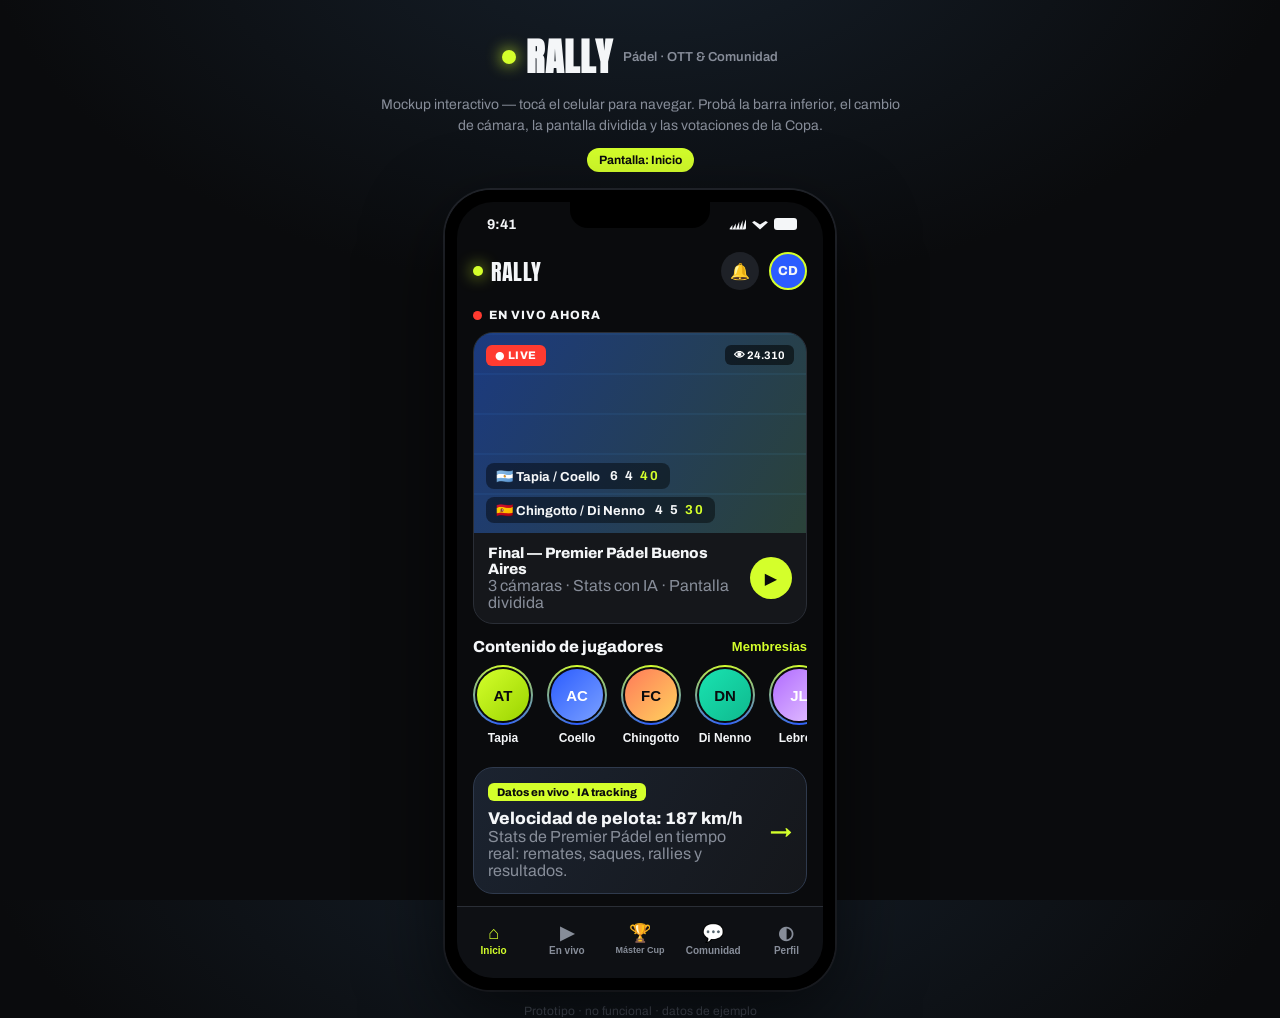
==== index.html @ 0f867048 "Mockup interactivo RALLY: app OTT de pádel (live, cámaras, stats, Máster Cup, comunidad)" ====
<!DOCTYPE html>
<html lang="es">
<head>
  <meta charset="UTF-8" />
  <meta name="viewport" content="width=device-width, initial-scale=1.0" />
  <title>RALLY — Mockup interactivo · Pádel OTT</title>
  <link rel="preconnect" href="https://fonts.googleapis.com" />
  <link rel="preconnect" href="https://fonts.gstatic.com" crossorigin />
  <link href="https://fonts.googleapis.com/css2?family=Anton&family=Archivo:wght@400;500;600;700;800;900&display=swap" rel="stylesheet" />
  <link rel="stylesheet" href="styles.css" />
</head>
<body>
  <!-- ===================== BACKDROP / PRESENTACIÓN ===================== -->
  <header class="stage-head">
    <div class="stage-brand">
      <span class="logo-dot"></span>
      <h1>RALLY</h1>
      <span class="stage-tag">Pádel · OTT &amp; Comunidad</span>
    </div>
    <p class="stage-sub">
      Mockup interactivo — tocá el celular para navegar. Probá la barra inferior,
      el cambio de cámara, la pantalla dividida y las votaciones de la Copa.
    </p>
    <div class="stage-legend" id="screenLabel">Pantalla: Inicio</div>
  </header>

  <!-- ===================== DEVICE ===================== -->
  <main class="stage">
    <div class="phone">
      <div class="phone-notch"></div>
      <div class="screen">

        <!-- Barra de estado -->
        <div class="statusbar">
          <span class="sb-time">9:41</span>
          <span class="sb-icons">
            <i class="sb-net"></i><i class="sb-wifi"></i><i class="sb-bat"></i>
          </span>
        </div>

        <!-- ============ VISTAS ============ -->
        <div class="views">

          <!-- ====== INICIO ====== -->
          <section class="view is-active" id="view-inicio">
            <div class="topbar">
              <div class="brand">
                <span class="logo-dot sm"></span>
                <span class="brand-name">RALLY</span>
              </div>
              <div class="topbar-actions">
                <button class="icon-btn" aria-label="Notificaciones">🔔</button>
                <span class="me-chip" data-nav="perfil">CD</span>
              </div>
            </div>

            <div class="scroll">
              <!-- EN VIVO AHORA -->
              <p class="kicker"><span class="live-dot"></span> En vivo ahora</p>
              <article class="hero card live-hero" data-nav="vivo">
                <div class="hero-media court-grad">
                  <span class="badge-live">● LIVE</span>
                  <span class="viewers">👁 24.310</span>
                  <div class="hero-score">
                    <div class="team"><span class="flag">🇦🇷</span> Tapia / Coello</div>
                    <div class="pts">6&nbsp;4&nbsp;<b>40</b></div>
                  </div>
                  <div class="hero-score alt">
                    <div class="team"><span class="flag">🇪🇸</span> Chingotto / Di Nenno</div>
                    <div class="pts">4&nbsp;5&nbsp;<b>30</b></div>
                  </div>
                </div>
                <div class="hero-foot">
                  <div>
                    <h3>Final — Premier Pádel Buenos Aires</h3>
                    <p class="muted">3 cámaras · Stats con IA · Pantalla dividida</p>
                  </div>
                  <span class="play-fab">▶</span>
                </div>
              </article>

              <!-- STORIES / MEMBRESÍAS -->
              <div class="row-head">
                <h2>Contenido de jugadores</h2>
                <button class="link" data-nav="membresias">Membresías</button>
              </div>
              <div class="stories" id="stories">
                <button class="story" data-nav="membresias"><span class="ring"><span class="ava a1">AT</span></span>Tapia</button>
                <button class="story" data-nav="membresias"><span class="ring"><span class="ava a2">AC</span></span>Coello</button>
                <button class="story" data-nav="membresias"><span class="ring"><span class="ava a3">FC</span></span>Chingotto</button>
                <button class="story" data-nav="membresias"><span class="ring"><span class="ava a4">DN</span></span>Di Nenno</button>
                <button class="story" data-nav="membresias"><span class="ring"><span class="ava a5">JL</span></span>Lebrón</button>
                <button class="story" data-nav="membresias"><span class="ring"><span class="ava a6">PN</span></span>Paquito</button>
              </div>

              <!-- STATS / DATOS PREMIER PÁDEL -->
              <article class="card promo" data-nav="stats">
                <div class="promo-text">
                  <span class="tag-volt">Datos en vivo · IA tracking</span>
                  <h3>Velocidad de pelota: 187 km/h</h3>
                  <p class="muted">Stats de Premier Pádel en tiempo real: remates, saques, rallies y resultados.</p>
                </div>
                <span class="promo-arrow">→</span>
              </article>

              <!-- MÁSTER CUP -->
              <article class="card promo promo-cup" data-nav="copa">
                <div class="promo-text">
                  <span class="tag-volt">Vos armás el torneo</span>
                  <h3>Máster Cup</h3>
                  <p class="muted">Votá los cruces, de 16avos a la final. Cierra en 02:14:08.</p>
                </div>
                <span class="promo-arrow">🏆</span>
              </article>

              <!-- HIGHLIGHTS -->
              <div class="row-head">
                <h2>Clips destacados</h2>
                <button class="link">Ver todo</button>
              </div>
              <div class="clips">
                <div class="clip"><div class="clip-thumb g1"><span class="clip-time">0:32</span><span class="clip-play">▶</span></div><p>La víbora de Tapia que rompió internet</p></div>
                <div class="clip"><div class="clip-thumb g2"><span class="clip-time">0:48</span><span class="clip-play">▶</span></div><p>Bandeja x3 de Coello en el match point</p></div>
                <div class="clip"><div class="clip-thumb g3"><span class="clip-time">1:05</span><span class="clip-play">▶</span></div><p>El punto del año en Buenos Aires</p></div>
              </div>

              <div class="spacer"></div>
            </div>
          </section>

          <!-- ====== EN VIVO ====== -->
          <section class="view" id="view-vivo">
            <div class="player-wrap" id="playerWrap">
              <div class="player single court-grad" id="playerMain">
                <button class="icon-btn ghost back-btn" data-nav="inicio">‹</button>
                <span class="badge-live">● LIVE</span>
                <span class="viewers">👁 24.310</span>
                <div class="score-overlay">
                  <div class="so-row"><span class="flag">🇦🇷</span> Tapia/Coello <b>6 4 40</b></div>
                  <div class="so-row"><span class="flag">🇪🇸</span> Chingotto/Di Nenno <b>4 5 30</b></div>
                </div>
                <span class="cam-label" id="camLabel">Cámara Principal</span>
              </div>
              <div class="player split-second g2" id="playerSecond">
                <span class="badge-live small">● LIVE</span>
                <span class="cam-label">Lebrón/Galán · Semis</span>
              </div>
            </div>

            <!-- Cámaras -->
            <div class="cam-strip">
              <span class="cam-title">Elegí tu cámara</span>
              <div class="chips" id="camChips">
                <button class="chip is-on" data-cam="Cámara Principal">📹 Principal</button>
                <button class="chip" data-cam="Cámara Táctica (cenital)">🛰️ Táctica</button>
                <button class="chip" data-cam="Player-cam · Tapia">⭐ Player-cam</button>
                <button class="chip" data-cam="Cámara 360°">🔄 360°</button>
                <button class="chip" data-cam="Cámara de banco">🪑 Banco</button>
              </div>
              <button class="split-toggle" id="splitToggle">
                <span class="st-ico">⊞</span> Pantalla dividida
              </button>
            </div>

            <!-- Tabs -->
            <div class="tabs" id="liveTabs">
              <button class="tab is-on" data-tab="stats">📊 Stats IA</button>
              <button class="tab" data-tab="chat">💬 Chat</button>
              <button class="tab" data-tab="pred">🔮 Predicción</button>
            </div>

            <div class="tab-body scroll">
              <!-- STATS IA -->
              <div class="tab-pane is-on" id="tab-stats">
                <div class="ai-banner"><span class="tag-volt">IA</span> Datos en vivo · Ball tracking</div>
                <div class="speed-inline">
                  <div><b>187</b><span class="muted sm">km/h último remate</span></div>
                  <div><b>173</b><span class="muted sm">km/h saque máx.</span></div>
                  <div><b>14</b><span class="muted sm">golpes rally + largo</span></div>
                </div>
                <div class="winbar">
                  <div class="winbar-fill" style="width:63%"><span>Tapia/Coello 63%</span></div>
                  <div class="winbar-alt"><span>37%</span></div>
                </div>
                <p class="muted sm">Probabilidad de victoria · IA en tiempo real</p>
                <div class="stat-grid">
                  <div class="stat"><span class="sv">71%</span><span class="sl">Efectividad 1er saque</span></div>
                  <div class="stat"><span class="sv">28</span><span class="sl">Winners</span></div>
                  <div class="stat"><span class="sv">92</span><span class="sl">km/h vel. media pelota</span></div>
                  <div class="stat"><span class="sv">9</span><span class="sl">Smashes ganadores</span></div>
                </div>
                <div class="heat card">
                  <h4>Mapa de calor · Tapia</h4>
                  <div class="court-mini">
                    <span class="dot" style="left:22%;top:30%"></span>
                    <span class="dot big" style="left:70%;top:62%"></span>
                    <span class="dot" style="left:55%;top:45%"></span>
                    <span class="dot mid" style="left:80%;top:40%"></span>
                    <span class="dot" style="left:35%;top:70%"></span>
                    <div class="net"></div>
                  </div>
                  <p class="muted sm">Lectura IA: domina la red por la diagonal derecha. 78% de puntos ganados en posición ofensiva.</p>
                </div>
              </div>

              <!-- CHAT -->
              <div class="tab-pane" id="tab-chat">
                <div class="chat">
                  <div class="msg"><b class="u1">@valen.padel</b> qué bestia Tapia 🔥</div>
                  <div class="msg"><b class="u2">@mardel09</b> la táctica de subir los dos a la red les está saliendo</div>
                  <div class="msg"><b class="u3">@fan_coello</b> arriba ARG 🇦🇷🇦🇷</div>
                  <div class="msg"><b class="u4">@padel.es</b> Chingotto no se rinde, gran defensa</div>
                  <div class="msg"><b class="u1">@valen.padel</b> alguien viendo la cámara táctica? brutal</div>
                </div>
                <div class="chat-input">
                  <input placeholder="Escribí en el chat en vivo…" />
                  <button class="send">➤</button>
                </div>
              </div>

              <!-- PREDICCIÓN -->
              <div class="tab-pane" id="tab-pred">
                <div class="card pred-card">
                  <span class="tag-volt">+50 pts Fantasy</span>
                  <h4>¿Quién gana este game?</h4>
                  <div class="vote-pair" data-vote>
                    <button class="vote-opt"><span class="vo-name">Tapia / Coello</span><span class="vo-bar"><i style="width:0%"></i></span><span class="vo-pct">—</span></button>
                    <button class="vote-opt"><span class="vo-name">Chingotto / Di Nenno</span><span class="vo-bar"><i style="width:0%"></i></span><span class="vo-pct">—</span></button>
                  </div>
                  <p class="muted sm vote-hint">Tocá una opción para votar — sumás puntos en tu Fantasy.</p>
                </div>
              </div>
            </div>
          </section>

          <!-- ====== STATS / PARTIDOS PREMIER PÁDEL ====== -->
          <section class="view" id="view-stats">
            <div class="topbar">
              <button class="icon-btn ghost" data-nav="inicio">‹</button>
              <div class="brand"><span class="brand-name">Premier Pádel · Datos</span></div>
              <span class="count-pill"><span class="live-dot"></span> En vivo</span>
            </div>
            <div class="scroll">

              <!-- VELOCÍMETRO -->
              <article class="card speed-card">
                <span class="tag-volt">IA Ball Tracking · en vivo</span>
                <div class="speedo">
                  <span class="speed-num" id="speedNum">187</span>
                  <span class="speed-unit">km/h</span>
                </div>
                <p class="muted sm speed-cap">Velocidad del último remate · <b>A. Tapia</b></p>
                <div class="speed-row">
                  <div><b>173</b><span class="muted sm">km/h<br>saque máx.</span></div>
                  <div><b>92</b><span class="muted sm">km/h<br>vel. media</span></div>
                  <div><b>14</b><span class="muted sm">golpes<br>rally + largo</span></div>
                  <div><b>3.240</b><span class="muted sm">metros<br>recorridos</span></div>
                </div>
              </article>

              <!-- PARTIDO EN VIVO · COMPARATIVA -->
              <article class="card match-stats">
                <div class="ms-head">
                  <div class="ms-team"><span class="flag">🇦🇷</span> Tapia / Coello</div>
                  <div class="ms-score">6 4 · <span class="live-dot"></span></div>
                  <div class="ms-team r"><span class="flag">🇪🇸</span> Chingotto / Di Nenno</div>
                </div>
                <div class="cmp"><span class="cl">28</span><span class="cbar"><i class="cl-f" style="width:62%"></i><i class="cr-f" style="width:38%"></i></span><span class="cr">17</span></div>
                <p class="cmp-lbl">Winners</p>
                <div class="cmp"><span class="cl">12</span><span class="cbar"><i class="cl-f" style="width:44%"></i><i class="cr-f" style="width:56%"></i></span><span class="cr">15</span></div>
                <p class="cmp-lbl">Errores no forzados</p>
                <div class="cmp"><span class="cl">71%</span><span class="cbar"><i class="cl-f" style="width:71%"></i><i class="cr-f" style="width:64%"></i></span><span class="cr">64%</span></div>
                <p class="cmp-lbl">Efectividad 1er saque</p>
                <div class="cmp"><span class="cl">187</span><span class="cbar"><i class="cl-f" style="width:58%"></i><i class="cr-f" style="width:51%"></i></span><span class="cr">171</span></div>
                <p class="cmp-lbl">Remate más rápido (km/h)</p>
                <div class="cmp"><span class="cl">78%</span><span class="cbar"><i class="cl-f" style="width:78%"></i><i class="cr-f" style="width:55%"></i></span><span class="cr">55%</span></div>
                <p class="cmp-lbl">Puntos ganados en la red</p>
              </article>

              <!-- RESULTADOS PREMIER PÁDEL -->
              <div class="row-head"><h2>Resultados Premier Pádel</h2><button class="link">Calendario</button></div>
              <div class="results">
                <div class="result card">
                  <span class="res-tag">FINAL · BUENOS AIRES P1</span>
                  <div class="res-row"><span>Tapia / Coello</span><b>6 7 6</b></div>
                  <div class="res-row muted"><span>Lebrón / Galán</span><b>4 6 3</b></div>
                </div>
                <div class="result card">
                  <span class="res-tag">SEMIFINAL · BUENOS AIRES P1</span>
                  <div class="res-row"><span>Chingotto / Di Nenno</span><b>6 6</b></div>
                  <div class="res-row muted"><span>Paquito / Stupaczuk</span><b>3 4</b></div>
                </div>
                <div class="result card upcoming">
                  <span class="res-tag volt">PRÓXIMO · MÁLAGA P1 · 18 ENE</span>
                  <div class="res-row"><span>Tapia / Coello</span><b>—</b></div>
                  <div class="res-row"><span>Chingotto / Di Nenno</span><b>—</b></div>
                </div>
              </div>
              <div class="spacer"></div>
            </div>
          </section>

          <!-- ====== MÁSTER CUP ====== -->
          <section class="view" id="view-copa">
            <div class="topbar">
              <div class="brand"><span class="logo-dot sm"></span><span class="brand-name">Máster Cup</span></div>
              <span class="count-pill">⏱ 02:14:08</span>
            </div>
            <div class="scroll">
              <div class="copa-hero card">
                <span class="tag-volt">Pretemporada · Vos decidís</span>
                <h2>Vos armás el torneo</h2>
                <p class="muted">Votá quién enfrenta a quién en la Máster Cup. De 16avos a la final, los cruces los elige la comunidad.</p>
              </div>

              <div class="bracket-stages">
                <button class="stage-pill is-on">16avos</button>
                <button class="stage-pill">8vos</button>
                <button class="stage-pill">4tos</button>
                <button class="stage-pill">Semis</button>
                <button class="stage-pill">Final</button>
              </div>

              <h3 class="vote-h">Cruce destacado · votá tu favorito</h3>

              <div class="card vote-match" data-vote>
                <button class="vote-opt"><span class="ava a1">AT</span><span class="vo-name">Tapia / Coello</span><span class="vo-bar"><i style="width:0%"></i></span><span class="vo-pct">—</span></button>
                <span class="vs">VS</span>
                <button class="vote-opt"><span class="ava a5">JL</span><span class="vo-name">Lebrón / Galán</span><span class="vo-bar"><i style="width:0%"></i></span><span class="vo-pct">—</span></button>
              </div>

              <div class="card vote-match" data-vote>
                <button class="vote-opt"><span class="ava a3">FC</span><span class="vo-name">Chingotto / Di Nenno</span><span class="vo-bar"><i style="width:0%"></i></span><span class="vo-pct">—</span></button>
                <span class="vs">VS</span>
                <button class="vote-opt"><span class="ava a6">PN</span><span class="vo-name">Paquito / Stupa</span><span class="vo-bar"><i style="width:0%"></i></span><span class="vo-pct">—</span></button>
              </div>

              <div class="mini-bracket card">
                <h4>Tu cuadro</h4>
                <div class="mb-row"><span class="mb-team on">Tapia/Coello</span><span class="mb-line"></span></div>
                <div class="mb-row"><span class="mb-team">Lebrón/Galán</span></div>
                <div class="mb-row mb-final"><span class="mb-team">Final · 21 ENE</span></div>
                <div class="mb-row"><span class="mb-team on">Chingotto/Di Nenno</span><span class="mb-line"></span></div>
                <div class="mb-row"><span class="mb-team">Paquito/Stupa</span></div>
              </div>
              <div class="spacer"></div>
            </div>
          </section>

          <!-- ====== COMUNIDAD ====== -->
          <section class="view" id="view-comunidad">
            <div class="topbar">
              <div class="brand"><span class="logo-dot sm"></span><span class="brand-name">Comunidad</span></div>
              <button class="icon-btn">🔍</button>
            </div>
            <div class="scroll">
              <div class="channels">
                <button class="chip is-on"># Todos</button>
                <button class="chip"># Premier Pádel</button>
                <button class="chip"># Técnica</button>
                <button class="chip"># Fantasy</button>
                <button class="chip"># Argentina</button>
              </div>

              <article class="card post">
                <div class="post-head"><span class="ava a2">MM</span><div><b>@martin.mdq</b><span class="muted sm"> · hace 5 min · #Técnica</span></div></div>
                <p>¿Alguien más nota que Coello cambió la empuñadura para la bandeja? Se nota en la cámara táctica 👀</p>
                <div class="post-actions"><button>❤️ 248</button><button>💬 37</button><button>↗</button></div>
              </article>

              <article class="card post highlight-post">
                <div class="post-head"><span class="ava a1">RA</span><div><b>RALLY Oficial</b><span class="muted sm"> · #Fantasy</span></div></div>
                <p>🏆 Cerró la fecha del Fantasy Pádel. ¿Cómo te fue? Subí tu equipo y comparalo con la comunidad.</p>
                <button class="btn-volt sm" data-nav="perfil">Ver mi equipo</button>
              </article>

              <article class="card post">
                <div class="post-head"><span class="ava a4">JP</span><div><b>@juanpa.padel</b><span class="muted sm"> · hace 22 min · #Argentina</span></div></div>
                <p>La Copa de Verano que arma la gente es la mejor idea del año. Ya voté mi cuadro completo 🇦🇷</p>
                <div class="post-actions"><button>❤️ 512</button><button>💬 64</button><button>↗</button></div>
              </article>

              <div class="spacer"></div>
            </div>
            <button class="fab-create">＋</button>
          </section>

          <!-- ====== MEMBRESÍAS ====== -->
          <section class="view" id="view-membresias">
            <div class="topbar">
              <button class="icon-btn ghost" data-nav="inicio">‹</button>
              <div class="brand"><span class="brand-name">Membresías</span></div>
              <span></span>
            </div>
            <div class="scroll">
              <p class="muted">Suscribite a tu jugador favorito y accedé a contenido que no está en ningún otro lado.</p>

              <article class="card member-card">
                <div class="mc-top a1">
                  <span class="ava a1 big">AT</span>
                  <div><b>Agustín Tapia</b><span class="muted sm">Nº1 del ranking FIP</span></div>
                </div>
                <ul class="perks">
                  <li>🎥 Vlogs y entrenamientos diarios</li>
                  <li>🎤 Entrevistas exclusivas y vestuario</li>
                  <li>📅 Vida cotidiana y detrás de escena</li>
                </ul>
                <div class="mc-foot">
                  <span class="price">USD 5 <span class="muted sm">/ mes</span></span>
                  <button class="btn-volt">Suscribirme</button>
                </div>
              </article>

              <article class="card member-card">
                <div class="mc-top a3">
                  <span class="ava a3 big">FC</span>
                  <div><b>Federico Chingotto</b><span class="muted sm">Top 3 · ARG</span></div>
                </div>
                <ul class="perks">
                  <li>🎥 Contenido detrás de escena</li>
                  <li>📊 Análisis de sus partidos</li>
                  <li>💬 Lives exclusivos para miembros</li>
                </ul>
                <div class="mc-foot">
                  <span class="price">USD 4 <span class="muted sm">/ mes</span></span>
                  <button class="btn-volt">Suscribirme</button>
                </div>
              </article>
              <div class="spacer"></div>
            </div>
          </section>

          <!-- ====== PERFIL ====== -->
          <section class="view" id="view-perfil">
            <div class="topbar">
              <div class="brand"><span class="logo-dot sm"></span><span class="brand-name">Mi perfil</span></div>
              <button class="icon-btn">⚙️</button>
            </div>
            <div class="scroll">
              <div class="profile-top">
                <div class="avatar-3d">🎾</div>
                <h2>Cande D.</h2>
                <p class="muted">Nivel 12 · Fan Premium</p>
                <div class="badges">
                  <span class="badge-mini">⭐ Tapia</span>
                  <span class="badge-mini">⭐ Chingotto</span>
                  <span class="badge-mini volt">🔥 Racha 24d</span>
                </div>
                <button class="btn-ghost">Personalizar avatar</button>
              </div>

              <div class="card fantasy-card">
                <div class="row-head plain"><h3>🎮 Fantasy Pádel</h3><span class="count-pill">1.840 pts</span></div>
                <div class="fantasy-team">
                  <div class="ft-player"><span class="ava a1">AT</span><span>Tapia</span><b class="ft-pts">+320</b></div>
                  <div class="ft-player"><span class="ava a3">FC</span><span>Chingotto</span><b class="ft-pts">+210</b></div>
                  <div class="ft-player"><span class="ava a2">AC</span><span>Coello</span><b class="ft-pts">+295</b></div>
                </div>
                <p class="muted sm">Puesto 412 de 38.207 en la liga global · Top 2%</p>
              </div>

              <div class="card ticket-card">
                <div class="row-head plain"><h3>🎟️ Mis entradas</h3></div>
                <div class="ticket">
                  <div><b>Final · Premier Pádel Buenos Aires</b><span class="muted sm">21 ENE · Platea Norte · Fila 4</span></div>
                  <span class="qr">▦</span>
                </div>
                <button class="btn-ghost">Comprar entradas / palcos ↗</button>
                <p class="muted sm">Te redirige al sitio oficial de venta · comisión RALLY incluida.</p>
              </div>
              <div class="spacer"></div>
            </div>
          </section>

        </div><!-- /views -->

        <!-- ============ BOTTOM NAV ============ -->
        <nav class="tabbar">
          <button class="tabbar-btn is-on" data-nav="inicio"><span class="ti">⌂</span>Inicio</button>
          <button class="tabbar-btn" data-nav="vivo"><span class="ti">▶</span>En vivo</button>
          <button class="tabbar-btn copa-btn" data-nav="copa"><span class="ti">🏆</span>Máster Cup</button>
          <button class="tabbar-btn" data-nav="comunidad"><span class="ti">💬</span>Comunidad</button>
          <button class="tabbar-btn" data-nav="perfil"><span class="ti">◐</span>Perfil</button>
        </nav>

      </div><!-- /screen -->
    </div><!-- /phone -->
  </main>

  <footer class="stage-foot">
    <span>Prototipo · no funcional · datos de ejemplo</span>
  </footer>

  <script src="app.js"></script>
</body>
</html>
---- styles.css ----
/* ===================== RALLY · Pádel OTT — Mockup ===================== */
:root{
  --bg:#0a0b0d;
  --surface:#15171b;
  --surface-2:#1e2127;
  --line:#2a2e36;
  --volt:#d4ff2b;        /* verde lima neón */
  --volt-dim:#aacc1f;
  --blue:#2b5cff;        /* azul eléctrico */
  --white:#f4f6f8;
  --muted:#878d99;
  --live:#ff3b30;
  --radius:20px;
  --display:'Anton','Archivo Black','Arial Narrow',sans-serif;
  --sans:'Archivo',system-ui,-apple-system,'Segoe UI',Roboto,sans-serif;
}
*{box-sizing:border-box;margin:0;padding:0}
html,body{height:100%}
body{
  font-family:var(--sans);
  background:radial-gradient(1200px 700px at 50% -10%,#16202b 0%,#0a0b0d 55%);
  color:var(--white);
  display:flex;flex-direction:column;align-items:center;
  min-height:100vh;padding:28px 16px 12px;
  -webkit-font-smoothing:antialiased;
}

/* ---------- Presentación / backdrop ---------- */
.stage-head{text-align:center;max-width:520px;margin-bottom:18px}
.stage-brand{display:flex;align-items:center;justify-content:center;gap:10px;flex-wrap:wrap}
.stage-brand h1{font-family:var(--display);font-size:38px;letter-spacing:1px}
.stage-tag{color:var(--muted);font-weight:600;font-size:13px}
.stage-sub{color:var(--muted);font-size:14px;margin-top:8px;line-height:1.5}
.stage-legend{display:inline-block;margin-top:12px;font-size:12px;font-weight:700;
  color:var(--bg);background:var(--volt);padding:5px 12px;border-radius:999px}
.logo-dot{width:14px;height:14px;border-radius:50%;background:var(--volt);box-shadow:0 0 16px var(--volt)}
.logo-dot.sm{width:10px;height:10px}
.stage-foot{color:#4a505c;font-size:12px;margin-top:14px}

/* ---------- Phone ---------- */
.stage{display:flex;justify-content:center}
.phone{
  position:relative;width:390px;height:800px;background:#000;border-radius:46px;
  padding:12px;box-shadow:0 30px 80px rgba(0,0,0,.6),0 0 0 2px #23262d, inset 0 0 0 6px #000;
}
.phone-notch{position:absolute;top:12px;left:50%;transform:translateX(-50%);
  width:140px;height:26px;background:#000;border-radius:0 0 18px 18px;z-index:30}
.screen{position:relative;width:100%;height:100%;background:var(--bg);
  border-radius:36px;overflow:hidden;display:flex;flex-direction:column}

/* ---------- Status bar ---------- */
.statusbar{height:44px;flex:0 0 44px;display:flex;align-items:center;justify-content:space-between;
  padding:0 26px 0 30px;font-size:14px;font-weight:700;z-index:20}
.sb-icons{display:flex;gap:6px;align-items:center}
.sb-net,.sb-wifi,.sb-bat{display:inline-block;background:var(--white);border-radius:2px}
.sb-net{width:17px;height:11px;clip-path:polygon(0 100%,20% 60%,20% 100%,40% 45%,40% 100%,60% 30%,60% 100%,80% 15%,80% 100%,100% 0,100% 100%)}
.sb-wifi{width:16px;height:11px;border-radius:0 0 8px 8px;clip-path:polygon(50% 100%,0 35%,15% 22%,50% 55%,85% 22%,100% 35%)}
.sb-bat{width:23px;height:12px;border-radius:3px}

/* ---------- Views ---------- */
.views{position:relative;flex:1;overflow:hidden}
.view{position:absolute;inset:0;display:flex;flex-direction:column;
  opacity:0;transform:translateY(8px);pointer-events:none;transition:opacity .25s,transform .25s}
.view.is-active{opacity:1;transform:none;pointer-events:auto}
.scroll{flex:1;overflow-y:auto;padding:4px 16px 16px;-webkit-overflow-scrolling:touch}
.scroll::-webkit-scrollbar{width:0}
.spacer{height:14px}

/* ---------- Topbar ---------- */
.topbar{display:flex;align-items:center;justify-content:space-between;padding:6px 16px 10px}
.brand{display:flex;align-items:center;gap:8px}
.brand-name{font-family:var(--display);font-size:22px;letter-spacing:.5px}
.topbar-actions{display:flex;align-items:center;gap:10px}
.icon-btn{background:var(--surface-2);border:none;color:var(--white);width:38px;height:38px;
  border-radius:50%;font-size:16px;cursor:pointer;display:grid;place-items:center}
.icon-btn.ghost{background:transparent;font-size:26px;font-weight:700}
.me-chip{width:38px;height:38px;border-radius:50%;background:var(--blue);display:grid;place-items:center;
  font-weight:800;font-size:13px;cursor:pointer;border:2px solid var(--volt)}

/* ---------- Generic card ---------- */
.card{background:var(--surface);border:1px solid var(--line);border-radius:var(--radius);
  padding:14px;margin-bottom:14px}
.muted{color:var(--muted)}
.sm{font-size:12px}
.kicker{display:flex;align-items:center;gap:7px;font-weight:800;font-size:12px;
  text-transform:uppercase;letter-spacing:1px;color:var(--white);margin:4px 0 10px}
.live-dot{width:9px;height:9px;border-radius:50%;background:var(--live);
  box-shadow:0 0 0 0 rgba(255,59,48,.6);animation:pulse 1.4s infinite}
@keyframes pulse{0%{box-shadow:0 0 0 0 rgba(255,59,48,.6)}70%{box-shadow:0 0 0 8px rgba(255,59,48,0)}100%{box-shadow:0 0 0 0 rgba(255,59,48,0)}}

.row-head{display:flex;align-items:center;justify-content:space-between;margin:6px 0 10px}
.row-head h2{font-size:16px;font-weight:800}
.row-head.plain{margin:0 0 10px}
.row-head h3{font-size:15px;font-weight:800}
.link{background:none;border:none;color:var(--volt);font-weight:700;font-size:13px;cursor:pointer}

.tag-volt{display:inline-block;background:var(--volt);color:#0a0b0d;font-weight:800;
  font-size:11px;padding:3px 9px;border-radius:6px;margin-bottom:6px}
.btn-volt{background:var(--volt);color:#0a0b0d;border:none;font-weight:800;font-size:14px;
  padding:11px 16px;border-radius:12px;cursor:pointer}
.btn-volt.sm{padding:8px 14px;font-size:13px}
.btn-ghost{background:transparent;border:1px solid var(--line);color:var(--white);
  font-weight:700;font-size:13px;padding:10px 14px;border-radius:12px;cursor:pointer;width:100%}

/* ---------- Hero / Live ---------- */
.court-grad{background:
  linear-gradient(120deg,rgba(43,92,255,.35),rgba(212,255,43,.12)),
  repeating-linear-gradient(180deg,#16324a 0 2px,#13283b 2px 40px),
  linear-gradient(160deg,#173a55,#0e2233)}
.hero{padding:0;overflow:hidden;cursor:pointer}
.hero-media{position:relative;height:200px;padding:12px}
.badge-live{position:absolute;top:12px;left:12px;background:var(--live);color:#fff;
  font-weight:800;font-size:11px;padding:4px 9px;border-radius:6px;letter-spacing:.5px}
.badge-live.small{font-size:9px;padding:2px 6px}
.viewers{position:absolute;top:12px;right:12px;background:rgba(0,0,0,.55);color:#fff;
  font-size:11px;font-weight:700;padding:4px 9px;border-radius:6px}
.hero-score{position:absolute;left:12px;display:flex;gap:10px;align-items:center;
  background:rgba(0,0,0,.45);padding:5px 10px;border-radius:8px;font-size:13px;font-weight:700}
.hero-score{bottom:44px}.hero-score.alt{bottom:10px}
.hero-score .pts{margin-left:auto;letter-spacing:2px}
.hero-score .pts b{color:var(--volt)}
.flag{font-size:14px}
.hero-foot{display:flex;align-items:center;justify-content:space-between;padding:12px 14px;gap:10px}
.hero-foot h3{font-size:15px;font-weight:800}
.play-fab{width:42px;height:42px;border-radius:50%;background:var(--volt);color:#0a0b0d;
  display:grid;place-items:center;font-size:16px;flex:0 0 42px}

/* ---------- Stories ---------- */
.stories{display:flex;gap:14px;overflow-x:auto;padding-bottom:8px;margin-bottom:14px}
.stories::-webkit-scrollbar{height:0}
.story{background:none;border:none;color:var(--white);font-size:12px;font-weight:600;
  display:flex;flex-direction:column;align-items:center;gap:6px;cursor:pointer;flex:0 0 auto}
.ring{padding:2px;border-radius:50%;background:conic-gradient(var(--volt),var(--blue),var(--volt))}
.ava{width:54px;height:54px;border-radius:50%;display:grid;place-items:center;
  font-weight:800;font-size:15px;color:#0a0b0d;border:2px solid var(--bg)}
.ring .ava{width:56px;height:56px}
.a1{background:linear-gradient(135deg,#d4ff2b,#9bd400)}
.a2{background:linear-gradient(135deg,#2b5cff,#7aa0ff);color:#fff}
.a3{background:linear-gradient(135deg,#ff7a59,#ffd25e)}
.a4{background:linear-gradient(135deg,#19e3b1,#0fb98e)}
.a5{background:linear-gradient(135deg,#b06bff,#e6c6ff);color:#fff}
.a6{background:linear-gradient(135deg,#ff5e9c,#ffd0e0)}
.ava.big{width:48px;height:48px;font-size:16px;border:none}

/* ---------- Promo ---------- */
.promo{display:flex;align-items:center;justify-content:space-between;gap:12px;cursor:pointer;
  background:linear-gradient(120deg,#1b2330,#15171b);border-color:#2f3a4d}
.promo h3{font-size:17px;font-weight:800;margin-top:2px}
.promo-arrow{font-size:22px;color:var(--volt);font-weight:800}

/* ---------- Clips ---------- */
.clips{display:flex;flex-direction:column;gap:12px}
.clip{display:flex;gap:12px;align-items:center}
.clip-thumb{position:relative;width:110px;height:66px;border-radius:12px;flex:0 0 110px;overflow:hidden}
.g1{background:linear-gradient(135deg,#2b5cff,#16324a)}
.g2{background:linear-gradient(135deg,#d4ff2b,#3a5a12)}
.g3{background:linear-gradient(135deg,#ff7a59,#5a1f12)}
.clip-time{position:absolute;bottom:5px;right:5px;background:rgba(0,0,0,.6);font-size:10px;
  font-weight:700;padding:2px 5px;border-radius:5px}
.clip-play{position:absolute;inset:0;display:grid;place-items:center;font-size:18px;color:#fff}
.clip p{font-size:13px;font-weight:600;line-height:1.35}

/* ---------- Player (En vivo) ---------- */
.player-wrap{display:flex;gap:6px;padding:0 0 4px}
.player{position:relative;border-radius:0;height:230px;flex:1}
.player.single{height:230px}
.player.split-second{display:none}
.player-wrap.split .player.single{height:230px}
.player-wrap.split .split-second{display:block}
.back-btn{position:absolute;top:10px;left:8px;z-index:5;color:#fff}
.cam-label{position:absolute;bottom:10px;left:12px;background:rgba(0,0,0,.55);font-size:11px;
  font-weight:700;padding:4px 9px;border-radius:6px}
.split-second .cam-label{bottom:8px;left:8px;font-size:10px}
.score-overlay{position:absolute;top:12px;left:50%;transform:translateX(-50%);
  background:rgba(0,0,0,.5);border-radius:10px;padding:6px 12px;font-size:12px;font-weight:700;
  display:flex;flex-direction:column;gap:3px;min-width:210px}
.so-row{display:flex;align-items:center;gap:6px}
.so-row b{margin-left:auto;letter-spacing:2px;color:var(--volt)}

/* ---------- Camera strip ---------- */
.cam-strip{padding:12px 16px 4px}
.cam-title{font-size:12px;font-weight:800;text-transform:uppercase;letter-spacing:1px;color:var(--muted)}
.chips{display:flex;gap:8px;overflow-x:auto;padding:8px 0}
.chips::-webkit-scrollbar{height:0}
.chip{background:var(--surface-2);border:1px solid var(--line);color:var(--white);
  font-weight:700;font-size:12px;padding:8px 13px;border-radius:999px;cursor:pointer;white-space:nowrap;flex:0 0 auto}
.chip.is-on{background:var(--volt);color:#0a0b0d;border-color:var(--volt)}
.split-toggle{margin-top:2px;width:100%;background:var(--surface-2);border:1px solid var(--line);
  color:var(--white);font-weight:800;font-size:13px;padding:11px;border-radius:12px;cursor:pointer}
.split-toggle.is-on{background:var(--blue);border-color:var(--blue)}
.st-ico{margin-right:6px}

/* ---------- Tabs ---------- */
.tabs{display:flex;gap:6px;padding:10px 16px 0}
.tab{flex:1;background:none;border:none;color:var(--muted);font-weight:800;font-size:13px;
  padding:10px 4px;border-bottom:2px solid transparent;cursor:pointer}
.tab.is-on{color:var(--white);border-color:var(--volt)}
.tab-body{padding-top:12px}
.tab-pane{display:none}
.tab-pane.is-on{display:block;animation:fade .25s}
@keyframes fade{from{opacity:0}to{opacity:1}}

/* ---------- Stats IA inline ---------- */
.ai-banner{font-weight:700;font-size:13px;margin-bottom:12px}
.speed-inline{display:flex;gap:8px;margin-bottom:14px}
.speed-inline div{flex:1;background:var(--surface);border:1px solid var(--line);border-radius:14px;
  padding:10px;text-align:center}
.speed-inline b{font-family:var(--display);font-size:24px;color:var(--volt);display:block;line-height:1}
.speed-inline span{display:block;margin-top:4px}
.winbar{display:flex;height:30px;border-radius:8px;overflow:hidden;font-size:11px;font-weight:800}
.winbar-fill{background:var(--volt);color:#0a0b0d;display:flex;align-items:center;padding:0 10px}
.winbar-alt{background:var(--surface-2);color:var(--muted);flex:1;display:flex;align-items:center;justify-content:flex-end;padding:0 10px}
.stat-grid{display:grid;grid-template-columns:1fr 1fr;gap:10px;margin-top:14px}
.stat{background:var(--surface);border:1px solid var(--line);border-radius:14px;padding:12px}
.sv{font-family:var(--display);font-size:26px;color:var(--white);display:block;line-height:1}
.sl{font-size:11px;color:var(--muted);display:block;margin-top:5px}

/* ---------- Heatmap ---------- */
.heat h4{font-size:14px;margin-bottom:10px}
.court-mini{position:relative;height:150px;border-radius:12px;border:2px solid #2f5a44;
  background:linear-gradient(180deg,#11402e,#0c2b20);overflow:hidden;margin-bottom:10px}
.court-mini .net{position:absolute;left:0;right:0;top:50%;height:2px;background:rgba(255,255,255,.5)}
.court-mini .dot{position:absolute;width:18px;height:18px;border-radius:50%;
  background:radial-gradient(circle,rgba(255,200,0,.95),rgba(255,80,0,.2));transform:translate(-50%,-50%)}
.court-mini .dot.mid{width:30px;height:30px}
.court-mini .dot.big{width:44px;height:44px;background:radial-gradient(circle,rgba(255,59,48,.95),rgba(255,59,48,.1))}

/* ---------- Chat ---------- */
.chat{display:flex;flex-direction:column;gap:10px;margin-bottom:12px}
.msg{background:var(--surface);border:1px solid var(--line);border-radius:12px;padding:9px 12px;font-size:13px}
.msg b{font-weight:800;margin-right:5px}
.u1{color:var(--volt)}.u2{color:#7aa0ff}.u3{color:#ff7a59}.u4{color:#19e3b1}
.chat-input{display:flex;gap:8px}
.chat-input input{flex:1;background:var(--surface-2);border:1px solid var(--line);border-radius:12px;
  padding:11px 14px;color:var(--white);font-family:inherit;font-size:13px}
.chat-input input::placeholder{color:var(--muted)}
.send{background:var(--volt);border:none;color:#0a0b0d;width:44px;border-radius:12px;font-size:16px;cursor:pointer}

/* ---------- Voto / Predicción ---------- */
.pred-card h4{font-size:15px;margin:4px 0 12px}
.vote-pair{display:flex;flex-direction:column;gap:10px}
.vote-opt{position:relative;background:var(--surface-2);border:1px solid var(--line);border-radius:12px;
  padding:12px 14px;cursor:pointer;display:flex;align-items:center;gap:10px;overflow:hidden;color:var(--white);text-align:left}
.vote-opt .vo-name{font-weight:800;font-size:13px;z-index:2}
.vote-opt .vo-bar{position:absolute;inset:0;display:block}
.vote-opt .vo-bar i{position:absolute;left:0;top:0;bottom:0;background:rgba(212,255,43,.18);transition:width .6s}
.vote-opt .vo-pct{margin-left:auto;font-weight:800;font-size:13px;color:var(--volt);z-index:2}
.vote-opt.voted{border-color:var(--volt)}
.vote-hint{margin-top:10px}
.vote-match{display:flex;align-items:center;gap:8px}
.vote-match .vote-opt{flex:1;flex-direction:column;align-items:flex-start;gap:6px}
.vote-match .ava{width:34px;height:34px;font-size:12px}
.vs{font-family:var(--display);font-size:14px;color:var(--muted)}

/* ---------- Máster Cup ---------- */
.copa-hero{background:linear-gradient(140deg,rgba(212,255,43,.16),rgba(43,92,255,.14)),var(--surface);
  border-color:#3a4a2e}
.copa-hero h2{font-family:var(--display);font-size:26px;margin:2px 0 6px}
.bracket-stages{display:flex;gap:8px;overflow-x:auto;padding-bottom:12px}
.bracket-stages::-webkit-scrollbar{height:0}
.stage-pill{background:var(--surface-2);border:1px solid var(--line);color:var(--white);
  font-weight:800;font-size:12px;padding:8px 14px;border-radius:999px;cursor:pointer;flex:0 0 auto}
.stage-pill.is-on{background:var(--volt);color:#0a0b0d;border-color:var(--volt)}
.vote-h{font-size:14px;font-weight:800;margin:6px 0 10px}
.mini-bracket h4{font-size:14px;margin-bottom:12px}
.mb-row{display:flex;align-items:center;gap:8px;margin-bottom:8px}
.mb-team{background:var(--surface-2);border:1px solid var(--line);border-radius:10px;
  padding:9px 12px;font-size:12px;font-weight:700;min-width:140px}
.mb-team.on{border-color:var(--volt);color:var(--volt)}
.mb-line{flex:1;height:2px;background:var(--line)}
.mb-final{justify-content:center;margin:10px 0}
.mb-final .mb-team{background:var(--volt);color:#0a0b0d;border-color:var(--volt);text-align:center}

/* ---------- Stats / Partidos (velocímetro) ---------- */
.speed-card{text-align:center;background:linear-gradient(160deg,#1a2230,#15171b);border-color:#2f3a4d}
.speedo{display:flex;align-items:baseline;justify-content:center;gap:8px;margin:8px 0 2px}
.speed-num{font-family:var(--display);font-size:74px;line-height:.9;color:var(--volt);
  text-shadow:0 0 30px rgba(212,255,43,.4)}
.speed-unit{font-family:var(--display);font-size:24px;color:var(--white)}
.speed-cap{margin-bottom:14px}
.speed-row{display:flex;gap:8px}
.speed-row div{flex:1;background:rgba(0,0,0,.25);border:1px solid var(--line);border-radius:12px;padding:10px 6px}
.speed-row b{font-family:var(--display);font-size:22px;color:var(--white);display:block}
.speed-row span{display:block;margin-top:4px;line-height:1.2}

/* ---------- Match comparativa ---------- */
.ms-head{display:flex;align-items:center;justify-content:space-between;gap:6px;margin-bottom:14px;font-size:12px;font-weight:800}
.ms-team{flex:1}.ms-team.r{text-align:right}
.ms-score{font-family:var(--display);font-size:16px;display:flex;align-items:center;gap:5px}
.cmp{display:flex;align-items:center;gap:10px;font-weight:800;font-size:13px}
.cbar{flex:1;display:flex;height:8px;border-radius:4px;overflow:hidden;background:var(--surface-2)}
.cbar i{display:block;height:100%}
.cl-f{background:var(--volt)}
.cr-f{background:var(--blue);margin-left:auto}
.cmp-lbl{text-align:center;font-size:11px;color:var(--muted);margin:4px 0 12px}

/* ---------- Resultados ---------- */
.results{display:flex;flex-direction:column}
.result{padding:12px 14px}
.res-tag{font-size:10px;font-weight:800;letter-spacing:.5px;color:var(--muted);display:block;margin-bottom:8px}
.res-tag.volt{color:var(--volt)}
.res-row{display:flex;justify-content:space-between;font-size:14px;font-weight:700;padding:3px 0}
.res-row b{letter-spacing:3px}
.upcoming{border-style:dashed}

/* ---------- Comunidad ---------- */
.channels{display:flex;gap:8px;overflow-x:auto;padding-bottom:12px}
.channels::-webkit-scrollbar{height:0}
.post-head{display:flex;align-items:center;gap:10px;margin-bottom:10px}
.post-head .ava{width:38px;height:38px;font-size:13px}
.post p{font-size:14px;line-height:1.45;margin-bottom:12px}
.post-actions{display:flex;gap:16px}
.post-actions button{background:none;border:none;color:var(--muted);font-weight:700;font-size:13px;cursor:pointer}
.highlight-post{background:linear-gradient(120deg,#1c2433,#15171b);border-color:#2f3a4d}
.fab-create{position:absolute;right:18px;bottom:88px;width:54px;height:54px;border-radius:50%;
  background:var(--volt);color:#0a0b0d;border:none;font-size:26px;font-weight:700;cursor:pointer;
  box-shadow:0 10px 30px rgba(212,255,43,.35);z-index:15}

/* ---------- Membresías ---------- */
.member-card{padding:0;overflow:hidden}
.mc-top{display:flex;align-items:center;gap:12px;padding:16px;background:linear-gradient(120deg,rgba(212,255,43,.12),transparent)}
.mc-top.a3{background:linear-gradient(120deg,rgba(255,122,89,.14),transparent)}
.mc-top b{font-size:16px;display:block}
.perks{list-style:none;padding:4px 16px 12px}
.perks li{font-size:13px;padding:6px 0;border-bottom:1px solid var(--line)}
.perks li:last-child{border:none}
.mc-foot{display:flex;align-items:center;justify-content:space-between;padding:12px 16px 16px}
.price{font-family:var(--display);font-size:22px;color:var(--volt)}
.price .muted{font-family:var(--sans);font-size:12px}

/* ---------- Perfil ---------- */
.profile-top{text-align:center;padding:10px 0 18px}
.avatar-3d{width:90px;height:90px;margin:0 auto 12px;border-radius:50%;font-size:42px;
  display:grid;place-items:center;background:conic-gradient(var(--volt),var(--blue),var(--volt));
  box-shadow:0 0 40px rgba(43,92,255,.4)}
.profile-top h2{font-family:var(--display);font-size:26px}
.badges{display:flex;gap:8px;justify-content:center;flex-wrap:wrap;margin:12px 0 14px}
.badge-mini{background:var(--surface-2);border:1px solid var(--line);font-size:12px;font-weight:700;
  padding:6px 11px;border-radius:999px}
.badge-mini.volt{background:var(--volt);color:#0a0b0d;border-color:var(--volt)}
.count-pill{background:var(--surface-2);border:1px solid var(--line);font-size:12px;font-weight:800;
  padding:6px 11px;border-radius:999px;display:inline-flex;align-items:center;gap:6px}
.fantasy-team{display:flex;flex-direction:column;gap:8px;margin:6px 0 10px}
.ft-player{display:flex;align-items:center;gap:10px;background:var(--surface-2);border-radius:12px;padding:8px 12px}
.ft-player .ava{width:32px;height:32px;font-size:12px}
.ft-player span{font-weight:700;font-size:13px}
.ft-pts{margin-left:auto;color:var(--volt);font-family:var(--display);font-size:16px}
.ticket{display:flex;align-items:center;justify-content:space-between;background:var(--surface-2);
  border-radius:12px;padding:12px;margin-bottom:10px}
.ticket b{font-size:13px;display:block}
.qr{font-size:30px;color:var(--volt)}

/* ---------- Bottom nav ---------- */
.tabbar{height:72px;flex:0 0 72px;display:flex;background:rgba(15,17,21,.96);
  border-top:1px solid var(--line);backdrop-filter:blur(8px);padding-bottom:6px}
.tabbar-btn{flex:1;background:none;border:none;color:var(--muted);font-size:10px;font-weight:700;
  display:flex;flex-direction:column;align-items:center;justify-content:center;gap:3px;cursor:pointer;
  white-space:nowrap}
.tabbar-btn .ti{font-size:18px;line-height:1}
.tabbar-btn.is-on{color:var(--volt)}
.copa-btn{font-size:9px}

/* ---------- Responsive ---------- */
@media (max-width:430px){
  body{padding:14px 8px}
  .phone{width:100%;max-width:390px;height:760px}
  .stage-brand h1{font-size:30px}
}
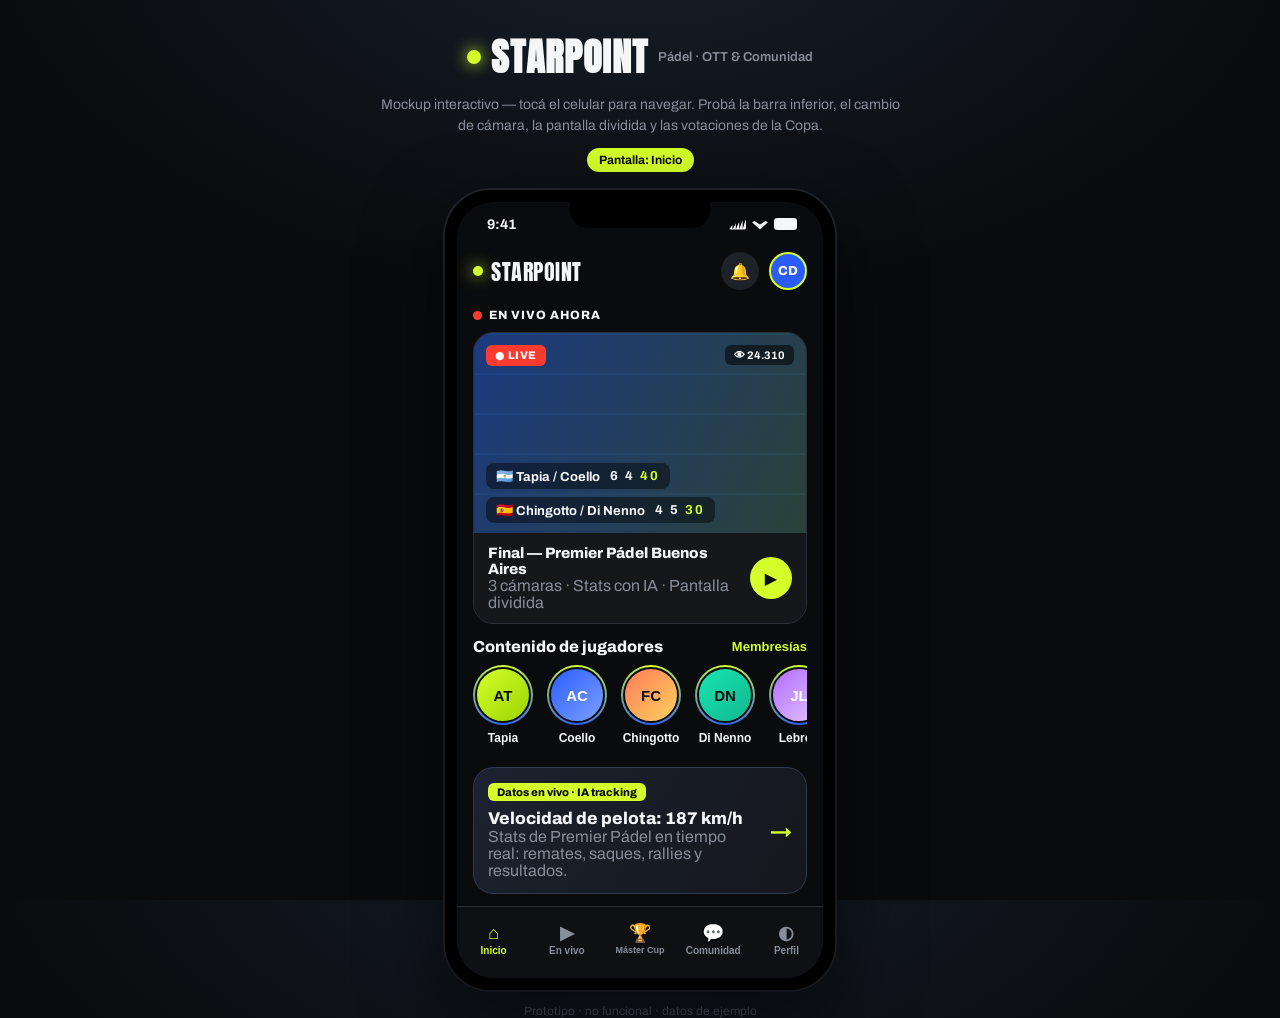
==== commit 8abf4697: "Renombrar app a STARPOINT, deep-links por pantalla y exportar mockups PNG para presentacion" ====
--- a/index.html
+++ b/index.html
@@ -3,7 +3,7 @@
 <head>
   <meta charset="UTF-8" />
   <meta name="viewport" content="width=device-width, initial-scale=1.0" />
-  <title>RALLY — Mockup interactivo · Pádel OTT</title>
+  <title>STARPOINT — Mockup interactivo · Pádel OTT</title>
   <link rel="preconnect" href="https://fonts.googleapis.com" />
   <link rel="preconnect" href="https://fonts.gstatic.com" crossorigin />
   <link href="https://fonts.googleapis.com/css2?family=Anton&family=Archivo:wght@400;500;600;700;800;900&display=swap" rel="stylesheet" />
@@ -14,7 +14,7 @@
   <header class="stage-head">
     <div class="stage-brand">
       <span class="logo-dot"></span>
-      <h1>RALLY</h1>
+      <h1>STARPOINT</h1>
       <span class="stage-tag">Pádel · OTT &amp; Comunidad</span>
     </div>
     <p class="stage-sub">
@@ -46,7 +46,7 @@
             <div class="topbar">
               <div class="brand">
                 <span class="logo-dot sm"></span>
-                <span class="brand-name">RALLY</span>
+                <span class="brand-name">STARPOINT</span>
               </div>
               <div class="topbar-actions">
                 <button class="icon-btn" aria-label="Notificaciones">🔔</button>
@@ -369,7 +369,7 @@
               </article>
 
               <article class="card post highlight-post">
-                <div class="post-head"><span class="ava a1">RA</span><div><b>RALLY Oficial</b><span class="muted sm"> · #Fantasy</span></div></div>
+                <div class="post-head"><span class="ava a1">RA</span><div><b>STARPOINT Oficial</b><span class="muted sm"> · #Fantasy</span></div></div>
                 <p>🏆 Cerró la fecha del Fantasy Pádel. ¿Cómo te fue? Subí tu equipo y comparalo con la comunidad.</p>
                 <button class="btn-volt sm" data-nav="perfil">Ver mi equipo</button>
               </article>
@@ -466,7 +466,7 @@
                   <span class="qr">▦</span>
                 </div>
                 <button class="btn-ghost">Comprar entradas / palcos ↗</button>
-                <p class="muted sm">Te redirige al sitio oficial de venta · comisión RALLY incluida.</p>
+                <p class="muted sm">Te redirige al sitio oficial de venta · comisión STARPOINT incluida.</p>
               </div>
               <div class="spacer"></div>
             </div>
--- a/styles.css
+++ b/styles.css
@@ -1,4 +1,4 @@
-/* ===================== RALLY · Pádel OTT — Mockup ===================== */
+/* ===================== STARPOINT · Pádel OTT — Mockup ===================== */
 :root{
   --bg:#0a0b0d;
   --surface:#15171b;
@@ -360,6 +360,10 @@
 .tabbar-btn.is-on{color:var(--volt)}
 .copa-btn{font-size:9px}
 
+/* ---------- Modo "solo celular" (para capturas / PowerPoint) ---------- */
+body.solo{padding:24px;background:#0a0b0d}
+body.solo .stage-head,body.solo .stage-foot{display:none}
+
 /* ---------- Responsive ---------- */
 @media (max-width:430px){
   body{padding:14px 8px}
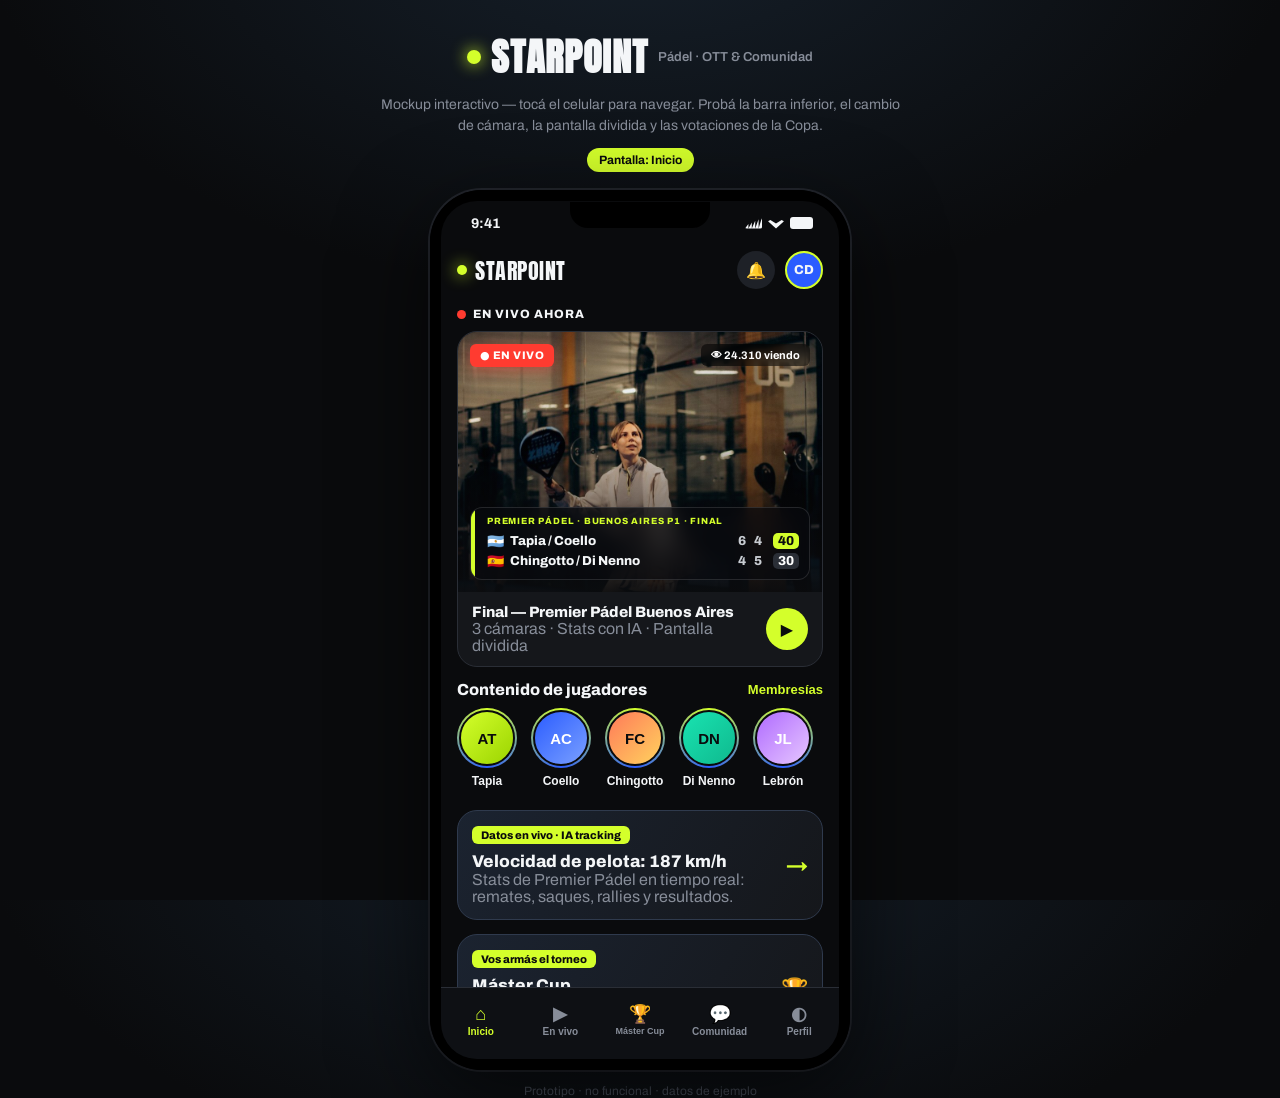
==== commit 9fa94831: "Mockup mas realista: fotos reales de padel, scorebug de transmision, celular mas grande y capturas e" ====
--- a/index.html
+++ b/index.html
@@ -58,16 +58,14 @@
               <!-- EN VIVO AHORA -->
               <p class="kicker"><span class="live-dot"></span> En vivo ahora</p>
               <article class="hero card live-hero" data-nav="vivo">
-                <div class="hero-media court-grad">
-                  <span class="badge-live">● LIVE</span>
-                  <span class="viewers">👁 24.310</span>
-                  <div class="hero-score">
-                    <div class="team"><span class="flag">🇦🇷</span> Tapia / Coello</div>
-                    <div class="pts">6&nbsp;4&nbsp;<b>40</b></div>
-                  </div>
-                  <div class="hero-score alt">
-                    <div class="team"><span class="flag">🇪🇸</span> Chingotto / Di Nenno</div>
-                    <div class="pts">4&nbsp;5&nbsp;<b>30</b></div>
+                <div class="hero-media hero-photo">
+                  <div class="hero-grad"></div>
+                  <span class="badge-live">● EN VIVO</span>
+                  <span class="viewers">👁 24.310 viendo</span>
+                  <div class="scorebug">
+                    <div class="sb-tour">PREMIER PÁDEL · BUENOS AIRES P1 · FINAL</div>
+                    <div class="sb-line"><span class="sb-team"><span class="flag">🇦🇷</span> Tapia / Coello</span><span class="sb-sets">6 4</span><span class="sb-game">40</span></div>
+                    <div class="sb-line srv"><span class="sb-team"><span class="flag">🇪🇸</span> Chingotto / Di Nenno</span><span class="sb-sets">4 5</span><span class="sb-game">30</span></div>
                   </div>
                 </div>
                 <div class="hero-foot">
@@ -131,7 +129,7 @@
           <!-- ====== EN VIVO ====== -->
           <section class="view" id="view-vivo">
             <div class="player-wrap" id="playerWrap">
-              <div class="player single court-grad" id="playerMain">
+              <div class="player single live-photo" id="playerMain">
                 <button class="icon-btn ghost back-btn" data-nav="inicio">‹</button>
                 <span class="badge-live">● LIVE</span>
                 <span class="viewers">👁 24.310</span>
@@ -376,7 +374,7 @@
 
               <article class="card post">
                 <div class="post-head"><span class="ava a4">JP</span><div><b>@juanpa.padel</b><span class="muted sm"> · hace 22 min · #Argentina</span></div></div>
-                <p>La Copa de Verano que arma la gente es la mejor idea del año. Ya voté mi cuadro completo 🇦🇷</p>
+                <p>La Máster Cup que arma la gente es la mejor idea del año. Ya voté mi cuadro completo 🇦🇷</p>
                 <div class="post-actions"><button>❤️ 512</button><button>💬 64</button><button>↗</button></div>
               </article>
 
@@ -396,7 +394,7 @@
               <p class="muted">Suscribite a tu jugador favorito y accedé a contenido que no está en ningún otro lado.</p>
 
               <article class="card member-card">
-                <div class="mc-top a1">
+                <div class="mc-top mc-banner" style="background-image:linear-gradient(90deg,rgba(10,11,13,.88),rgba(10,11,13,.25)),url('assets/live.jpg')">
                   <span class="ava a1 big">AT</span>
                   <div><b>Agustín Tapia</b><span class="muted sm">Nº1 del ranking FIP</span></div>
                 </div>
@@ -412,7 +410,7 @@
               </article>
 
               <article class="card member-card">
-                <div class="mc-top a3">
+                <div class="mc-top mc-banner" style="background-image:linear-gradient(90deg,rgba(10,11,13,.88),rgba(10,11,13,.25)),url('assets/court2.jpg')">
                   <span class="ava a3 big">FC</span>
                   <div><b>Federico Chingotto</b><span class="muted sm">Top 3 · ARG</span></div>
                 </div>
--- a/styles.css
+++ b/styles.css
@@ -40,8 +40,8 @@
 /* ---------- Phone ---------- */
 .stage{display:flex;justify-content:center}
 .phone{
-  position:relative;width:390px;height:800px;background:#000;border-radius:46px;
-  padding:12px;box-shadow:0 30px 80px rgba(0,0,0,.6),0 0 0 2px #23262d, inset 0 0 0 6px #000;
+  position:relative;width:420px;height:880px;background:#000;border-radius:52px;
+  padding:11px;box-shadow:0 30px 90px rgba(0,0,0,.65),0 0 0 2px #23262d, inset 0 0 0 6px #000;
 }
 .phone-notch{position:absolute;top:12px;left:50%;transform:translateX(-50%);
   width:140px;height:26px;background:#000;border-radius:0 0 18px 18px;z-index:30}
@@ -108,18 +108,29 @@
   repeating-linear-gradient(180deg,#16324a 0 2px,#13283b 2px 40px),
   linear-gradient(160deg,#173a55,#0e2233)}
 .hero{padding:0;overflow:hidden;cursor:pointer}
-.hero-media{position:relative;height:200px;padding:12px}
-.badge-live{position:absolute;top:12px;left:12px;background:var(--live);color:#fff;
-  font-weight:800;font-size:11px;padding:4px 9px;border-radius:6px;letter-spacing:.5px}
+.hero-media{position:relative;height:260px}
+.hero-photo{background:#0a0b0d url('assets/hero.jpg') center 45% / cover}
+.hero-grad{position:absolute;inset:0;background:
+  linear-gradient(180deg,rgba(10,11,13,.15) 0%,rgba(10,11,13,0) 35%,rgba(10,11,13,.55) 75%,rgba(10,11,13,.95) 100%)}
+.badge-live{position:absolute;top:12px;left:12px;z-index:3;background:var(--live);color:#fff;
+  font-weight:800;font-size:11px;padding:5px 10px;border-radius:6px;letter-spacing:.5px;
+  box-shadow:0 4px 14px rgba(255,59,48,.4)}
 .badge-live.small{font-size:9px;padding:2px 6px}
-.viewers{position:absolute;top:12px;right:12px;background:rgba(0,0,0,.55);color:#fff;
-  font-size:11px;font-weight:700;padding:4px 9px;border-radius:6px}
-.hero-score{position:absolute;left:12px;display:flex;gap:10px;align-items:center;
-  background:rgba(0,0,0,.45);padding:5px 10px;border-radius:8px;font-size:13px;font-weight:700}
-.hero-score{bottom:44px}.hero-score.alt{bottom:10px}
-.hero-score .pts{margin-left:auto;letter-spacing:2px}
-.hero-score .pts b{color:var(--volt)}
+.viewers{position:absolute;top:12px;right:12px;z-index:3;background:rgba(0,0,0,.55);color:#fff;
+  font-size:11px;font-weight:700;padding:5px 10px;border-radius:6px;backdrop-filter:blur(4px)}
 .flag{font-size:14px}
+
+/* Scorebug estilo transmisión */
+.scorebug{position:absolute;left:12px;bottom:12px;right:12px;z-index:3;
+  background:rgba(8,10,14,.66);backdrop-filter:blur(10px);border:1px solid rgba(255,255,255,.12);
+  border-radius:12px;padding:8px 10px;overflow:hidden}
+.scorebug::before{content:"";position:absolute;left:0;top:0;bottom:0;width:4px;background:var(--volt)}
+.sb-tour{font-size:9px;font-weight:800;letter-spacing:.8px;color:var(--volt);margin:0 0 5px 6px}
+.sb-line{display:flex;align-items:center;gap:8px;font-size:13px;font-weight:800;padding:2px 0 2px 6px}
+.sb-team{flex:1;display:flex;align-items:center;gap:6px}
+.sb-sets{letter-spacing:3px;color:#c8ccd2;font-variant-numeric:tabular-nums}
+.sb-game{min-width:26px;text-align:center;background:var(--volt);color:#0a0b0d;border-radius:5px;padding:1px 0}
+.sb-line.srv .sb-game{background:#2a2e36;color:#fff}
 .hero-foot{display:flex;align-items:center;justify-content:space-between;padding:12px 14px;gap:10px}
 .hero-foot h3{font-size:15px;font-weight:800}
 .play-fab{width:42px;height:42px;border-radius:50%;background:var(--volt);color:#0a0b0d;
@@ -152,9 +163,9 @@
 .clips{display:flex;flex-direction:column;gap:12px}
 .clip{display:flex;gap:12px;align-items:center}
 .clip-thumb{position:relative;width:110px;height:66px;border-radius:12px;flex:0 0 110px;overflow:hidden}
-.g1{background:linear-gradient(135deg,#2b5cff,#16324a)}
-.g2{background:linear-gradient(135deg,#d4ff2b,#3a5a12)}
-.g3{background:linear-gradient(135deg,#ff7a59,#5a1f12)}
+.g1{background:#16324a url('assets/shot1.jpg') center/cover}
+.g2{background:#3a5a12 url('assets/court2.jpg') center/cover}
+.g3{background:#5a1f12 url('assets/shot2.jpg') center/cover}
 .clip-time{position:absolute;bottom:5px;right:5px;background:rgba(0,0,0,.6);font-size:10px;
   font-weight:700;padding:2px 5px;border-radius:5px}
 .clip-play{position:absolute;inset:0;display:grid;place-items:center;font-size:18px;color:#fff}
@@ -162,8 +173,12 @@
 
 /* ---------- Player (En vivo) ---------- */
 .player-wrap{display:flex;gap:6px;padding:0 0 4px}
-.player{position:relative;border-radius:0;height:230px;flex:1}
-.player.single{height:230px}
+.player{position:relative;border-radius:0;height:250px;flex:1;overflow:hidden}
+.player::before{content:"";position:absolute;inset:0;z-index:1;
+  background:linear-gradient(180deg,rgba(0,0,0,.45),rgba(0,0,0,0) 28%,rgba(0,0,0,0) 60%,rgba(0,0,0,.6))}
+.player.single{height:250px}
+.live-photo{background:#0a0b0d url('assets/live.jpg') center 22%/cover}
+.player .badge-live,.player .viewers,.player .score-overlay,.player .cam-label,.player .back-btn{z-index:3}
 .player.split-second{display:none}
 .player-wrap.split .player.single{height:230px}
 .player-wrap.split .split-second{display:block}
@@ -320,6 +335,8 @@
 .member-card{padding:0;overflow:hidden}
 .mc-top{display:flex;align-items:center;gap:12px;padding:16px;background:linear-gradient(120deg,rgba(212,255,43,.12),transparent)}
 .mc-top.a3{background:linear-gradient(120deg,rgba(255,122,89,.14),transparent)}
+.mc-banner{padding:26px 16px;background-size:cover!important;background-position:center 22%!important;background-repeat:no-repeat}
+.mc-banner b{font-size:17px}
 .mc-top b{font-size:16px;display:block}
 .perks{list-style:none;padding:4px 16px 12px}
 .perks li{font-size:13px;padding:6px 0;border-bottom:1px solid var(--line)}
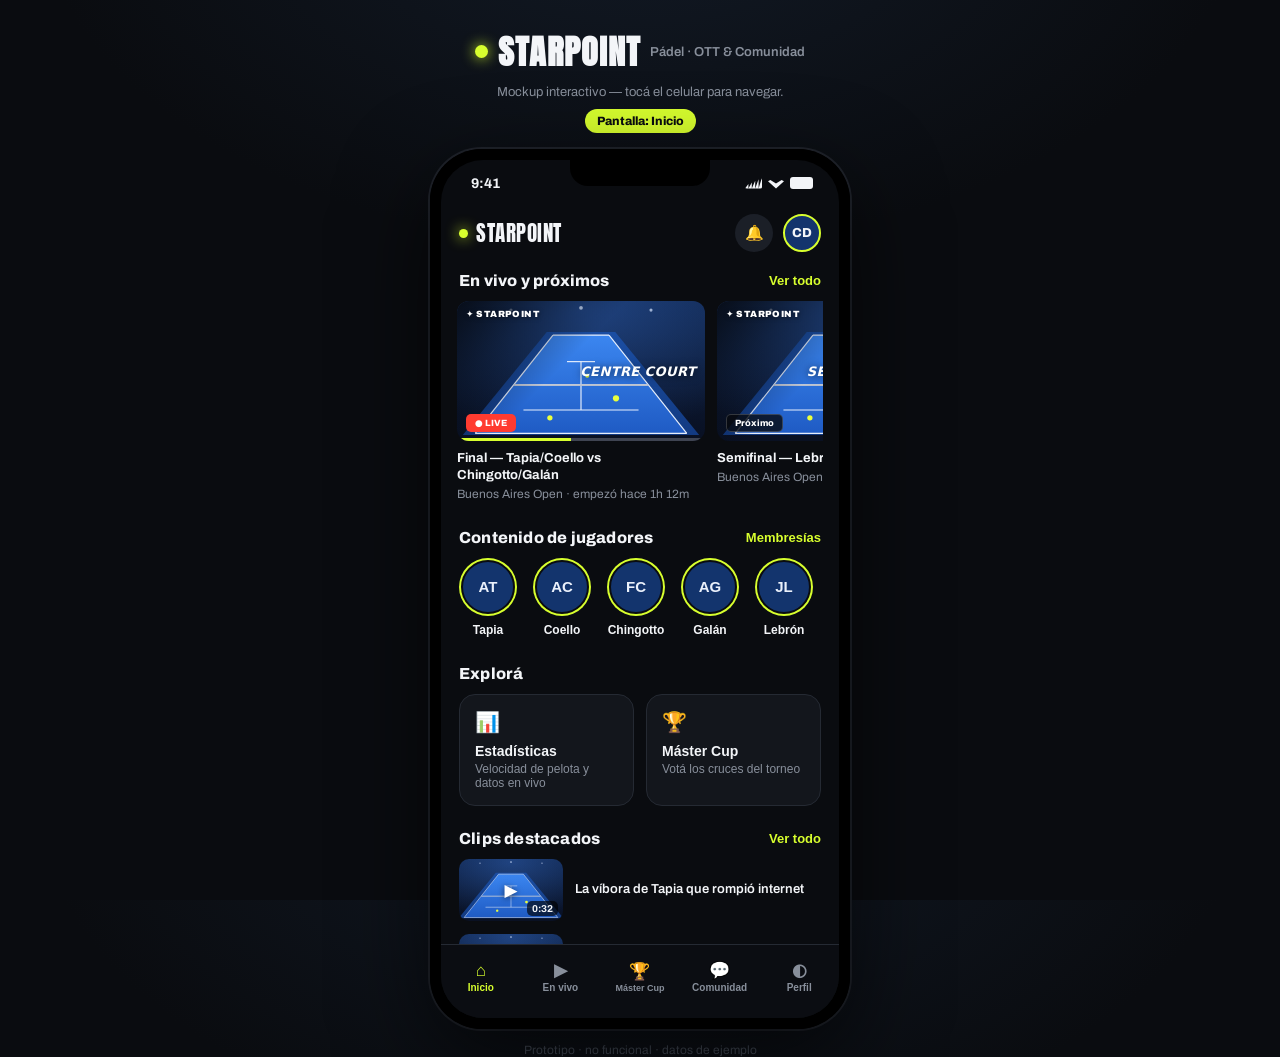
==== commit 77a0453f: "Rediseno minimalista: tarjetas de transmision con grafico de cancha (sin fotos), avatares unificados" ====
--- a/index.html
+++ b/index.html
@@ -10,44 +10,32 @@
   <link rel="stylesheet" href="styles.css" />
 </head>
 <body>
-  <!-- ===================== BACKDROP / PRESENTACIÓN ===================== -->
   <header class="stage-head">
     <div class="stage-brand">
       <span class="logo-dot"></span>
       <h1>STARPOINT</h1>
       <span class="stage-tag">Pádel · OTT &amp; Comunidad</span>
     </div>
-    <p class="stage-sub">
-      Mockup interactivo — tocá el celular para navegar. Probá la barra inferior,
-      el cambio de cámara, la pantalla dividida y las votaciones de la Copa.
-    </p>
+    <p class="stage-sub">Mockup interactivo — tocá el celular para navegar.</p>
     <div class="stage-legend" id="screenLabel">Pantalla: Inicio</div>
   </header>
 
-  <!-- ===================== DEVICE ===================== -->
   <main class="stage">
     <div class="phone">
       <div class="phone-notch"></div>
       <div class="screen">
 
-        <!-- Barra de estado -->
         <div class="statusbar">
           <span class="sb-time">9:41</span>
-          <span class="sb-icons">
-            <i class="sb-net"></i><i class="sb-wifi"></i><i class="sb-bat"></i>
-          </span>
+          <span class="sb-icons"><i class="sb-net"></i><i class="sb-wifi"></i><i class="sb-bat"></i></span>
         </div>
 
-        <!-- ============ VISTAS ============ -->
         <div class="views">
 
           <!-- ====== INICIO ====== -->
           <section class="view is-active" id="view-inicio">
             <div class="topbar">
-              <div class="brand">
-                <span class="logo-dot sm"></span>
-                <span class="brand-name">STARPOINT</span>
-              </div>
+              <div class="brand"><span class="logo-dot sm"></span><span class="brand-name">STARPOINT</span></div>
               <div class="topbar-actions">
                 <button class="icon-btn" aria-label="Notificaciones">🔔</button>
                 <span class="me-chip" data-nav="perfil">CD</span>
@@ -55,71 +43,80 @@
             </div>
 
             <div class="scroll">
-              <!-- EN VIVO AHORA -->
-              <p class="kicker"><span class="live-dot"></span> En vivo ahora</p>
-              <article class="hero card live-hero" data-nav="vivo">
-                <div class="hero-media hero-photo">
-                  <div class="hero-grad"></div>
-                  <span class="badge-live">● EN VIVO</span>
-                  <span class="viewers">👁 24.310 viendo</span>
-                  <div class="scorebug">
-                    <div class="sb-tour">PREMIER PÁDEL · BUENOS AIRES P1 · FINAL</div>
-                    <div class="sb-line"><span class="sb-team"><span class="flag">🇦🇷</span> Tapia / Coello</span><span class="sb-sets">6 4</span><span class="sb-game">40</span></div>
-                    <div class="sb-line srv"><span class="sb-team"><span class="flag">🇪🇸</span> Chingotto / Di Nenno</span><span class="sb-sets">4 5</span><span class="sb-game">30</span></div>
-                  </div>
-                </div>
-                <div class="hero-foot">
-                  <div>
-                    <h3>Final — Premier Pádel Buenos Aires</h3>
-                    <p class="muted">3 cámaras · Stats con IA · Pantalla dividida</p>
-                  </div>
-                  <span class="play-fab">▶</span>
-                </div>
-              </article>
-
-              <!-- STORIES / MEMBRESÍAS -->
-              <div class="row-head">
-                <h2>Contenido de jugadores</h2>
-                <button class="link" data-nav="membresias">Membresías</button>
-              </div>
-              <div class="stories" id="stories">
-                <button class="story" data-nav="membresias"><span class="ring"><span class="ava a1">AT</span></span>Tapia</button>
-                <button class="story" data-nav="membresias"><span class="ring"><span class="ava a2">AC</span></span>Coello</button>
-                <button class="story" data-nav="membresias"><span class="ring"><span class="ava a3">FC</span></span>Chingotto</button>
-                <button class="story" data-nav="membresias"><span class="ring"><span class="ava a4">DN</span></span>Di Nenno</button>
-                <button class="story" data-nav="membresias"><span class="ring"><span class="ava a5">JL</span></span>Lebrón</button>
-                <button class="story" data-nav="membresias"><span class="ring"><span class="ava a6">PN</span></span>Paquito</button>
-              </div>
-
-              <!-- STATS / DATOS PREMIER PÁDEL -->
-              <article class="card promo" data-nav="stats">
-                <div class="promo-text">
-                  <span class="tag-volt">Datos en vivo · IA tracking</span>
-                  <h3>Velocidad de pelota: 187 km/h</h3>
-                  <p class="muted">Stats de Premier Pádel en tiempo real: remates, saques, rallies y resultados.</p>
-                </div>
-                <span class="promo-arrow">→</span>
-              </article>
-
-              <!-- MÁSTER CUP -->
-              <article class="card promo promo-cup" data-nav="copa">
-                <div class="promo-text">
-                  <span class="tag-volt">Vos armás el torneo</span>
-                  <h3>Máster Cup</h3>
-                  <p class="muted">Votá los cruces, de 16avos a la final. Cierra en 02:14:08.</p>
-                </div>
-                <span class="promo-arrow">🏆</span>
-              </article>
-
-              <!-- HIGHLIGHTS -->
-              <div class="row-head">
-                <h2>Clips destacados</h2>
-                <button class="link">Ver todo</button>
-              </div>
-              <div class="clips">
-                <div class="clip"><div class="clip-thumb g1"><span class="clip-time">0:32</span><span class="clip-play">▶</span></div><p>La víbora de Tapia que rompió internet</p></div>
-                <div class="clip"><div class="clip-thumb g2"><span class="clip-time">0:48</span><span class="clip-play">▶</span></div><p>Bandeja x3 de Coello en el match point</p></div>
-                <div class="clip"><div class="clip-thumb g3"><span class="clip-time">1:05</span><span class="clip-play">▶</span></div><p>El punto del año en Buenos Aires</p></div>
+
+              <!-- SECCIÓN: En vivo y próximos -->
+              <div class="section">
+                <div class="row-head"><h2>En vivo y próximos</h2><button class="link" data-nav="vivo">Ver todo</button></div>
+                <div class="vcards">
+                  <article class="vcard" data-nav="vivo">
+                    <div class="vthumb">
+                      <span class="vlogo">✦ STARPOINT</span>
+                      <span class="vcourt">CENTRE COURT</span>
+                      <span class="vbadge live">● LIVE</span>
+                      <span class="vbar"><i></i></span>
+                    </div>
+                    <h4>Final — Tapia/Coello vs Chingotto/Galán</h4>
+                    <p class="muted sm">Buenos Aires Open · empezó hace 1h 12m</p>
+                  </article>
+                  <article class="vcard" data-nav="vivo">
+                    <div class="vthumb">
+                      <span class="vlogo">✦ STARPOINT</span>
+                      <span class="vcourt">SECONDARY COURT</span>
+                      <span class="vbadge">Próximo</span>
+                    </div>
+                    <h4>Semifinal — Lebrón/Stupaczuk</h4>
+                    <p class="muted sm">Buenos Aires Open · hoy 20:00</p>
+                  </article>
+                  <article class="vcard" data-nav="vivo">
+                    <div class="vthumb">
+                      <span class="vlogo">✦ STARPOINT</span>
+                      <span class="vcourt">CENTRE COURT</span>
+                      <span class="vbadge">Próximo</span>
+                    </div>
+                    <h4>Cuartos — Paquito/Yanguas</h4>
+                    <p class="muted sm">Valencia Open · mañana 17:30</p>
+                  </article>
+                </div>
+              </div>
+
+              <!-- SECCIÓN: Contenido de jugadores -->
+              <div class="section">
+                <div class="row-head"><h2>Contenido de jugadores</h2><button class="link" data-nav="membresias">Membresías</button></div>
+                <div class="stories">
+                  <button class="story" data-nav="membresias"><span class="ring"><span class="ava">AT</span></span>Tapia</button>
+                  <button class="story" data-nav="membresias"><span class="ring"><span class="ava">AC</span></span>Coello</button>
+                  <button class="story" data-nav="membresias"><span class="ring"><span class="ava">FC</span></span>Chingotto</button>
+                  <button class="story" data-nav="membresias"><span class="ring"><span class="ava">AG</span></span>Galán</button>
+                  <button class="story" data-nav="membresias"><span class="ring"><span class="ava">JL</span></span>Lebrón</button>
+                  <button class="story" data-nav="membresias"><span class="ring"><span class="ava">PN</span></span>Paquito</button>
+                </div>
+              </div>
+
+              <!-- SECCIÓN: Accesos -->
+              <div class="section">
+                <div class="row-head"><h2>Explorá</h2></div>
+                <div class="tiles">
+                  <button class="tile" data-nav="stats">
+                    <span class="tile-ico">📊</span>
+                    <b>Estadísticas</b>
+                    <span class="muted sm">Velocidad de pelota y datos en vivo</span>
+                  </button>
+                  <button class="tile" data-nav="copa">
+                    <span class="tile-ico">🏆</span>
+                    <b>Máster Cup</b>
+                    <span class="muted sm">Votá los cruces del torneo</span>
+                  </button>
+                </div>
+              </div>
+
+              <!-- SECCIÓN: Clips -->
+              <div class="section">
+                <div class="row-head"><h2>Clips destacados</h2><button class="link">Ver todo</button></div>
+                <div class="clips">
+                  <div class="clip"><div class="clip-thumb"><span class="clip-time">0:32</span><span class="clip-play">▶</span></div><p>La víbora de Tapia que rompió internet</p></div>
+                  <div class="clip"><div class="clip-thumb"><span class="clip-time">0:48</span><span class="clip-play">▶</span></div><p>Bandeja x3 de Coello en el match point</p></div>
+                  <div class="clip"><div class="clip-thumb"><span class="clip-time">1:05</span><span class="clip-play">▶</span></div><p>El punto del año en Buenos Aires</p></div>
+                </div>
               </div>
 
               <div class="spacer"></div>
@@ -131,21 +128,21 @@
             <div class="player-wrap" id="playerWrap">
               <div class="player single live-photo" id="playerMain">
                 <button class="icon-btn ghost back-btn" data-nav="inicio">‹</button>
-                <span class="badge-live">● LIVE</span>
+                <span class="badge-live">● EN VIVO</span>
                 <span class="viewers">👁 24.310</span>
-                <div class="score-overlay">
-                  <div class="so-row"><span class="flag">🇦🇷</span> Tapia/Coello <b>6 4 40</b></div>
-                  <div class="so-row"><span class="flag">🇪🇸</span> Chingotto/Di Nenno <b>4 5 30</b></div>
+                <div class="scorebug in-player">
+                  <div class="sb-tour">BUENOS AIRES OPEN · FINAL</div>
+                  <div class="sb-line"><span class="sb-team"><span class="flag">🇦🇷</span> Tapia / Coello</span><span class="sb-set">6</span><span class="sb-set">4</span><span class="sb-game">30</span></div>
+                  <div class="sb-line srv"><span class="sb-team"><span class="flag">🇪🇸</span> Chingotto / Galán</span><span class="sb-set">3</span><span class="sb-set">5</span><span class="sb-game">40</span></div>
                 </div>
                 <span class="cam-label" id="camLabel">Cámara Principal</span>
               </div>
-              <div class="player split-second g2" id="playerSecond">
+              <div class="player split-second live-photo2" id="playerSecond">
                 <span class="badge-live small">● LIVE</span>
-                <span class="cam-label">Lebrón/Galán · Semis</span>
-              </div>
-            </div>
-
-            <!-- Cámaras -->
+                <span class="cam-label">Lebrón/Stupaczuk · Semis</span>
+              </div>
+            </div>
+
             <div class="cam-strip">
               <span class="cam-title">Elegí tu cámara</span>
               <div class="chips" id="camChips">
@@ -153,145 +150,113 @@
                 <button class="chip" data-cam="Cámara Táctica (cenital)">🛰️ Táctica</button>
                 <button class="chip" data-cam="Player-cam · Tapia">⭐ Player-cam</button>
                 <button class="chip" data-cam="Cámara 360°">🔄 360°</button>
-                <button class="chip" data-cam="Cámara de banco">🪑 Banco</button>
-              </div>
-              <button class="split-toggle" id="splitToggle">
-                <span class="st-ico">⊞</span> Pantalla dividida
-              </button>
-            </div>
-
-            <!-- Tabs -->
+              </div>
+              <button class="split-toggle" id="splitToggle"><span class="st-ico">⊞</span> Pantalla dividida</button>
+            </div>
+
             <div class="tabs" id="liveTabs">
-              <button class="tab is-on" data-tab="stats">📊 Stats IA</button>
-              <button class="tab" data-tab="chat">💬 Chat</button>
-              <button class="tab" data-tab="pred">🔮 Predicción</button>
+              <button class="tab is-on" data-tab="stats">Stats</button>
+              <button class="tab" data-tab="chat">Chat</button>
+              <button class="tab" data-tab="pred">Predicción</button>
             </div>
 
             <div class="tab-body scroll">
-              <!-- STATS IA -->
               <div class="tab-pane is-on" id="tab-stats">
-                <div class="ai-banner"><span class="tag-volt">IA</span> Datos en vivo · Ball tracking</div>
                 <div class="speed-inline">
                   <div><b>187</b><span class="muted sm">km/h último remate</span></div>
                   <div><b>173</b><span class="muted sm">km/h saque máx.</span></div>
                   <div><b>14</b><span class="muted sm">golpes rally + largo</span></div>
                 </div>
+                <p class="lbl-min">Probabilidad de victoria · IA</p>
                 <div class="winbar">
                   <div class="winbar-fill" style="width:63%"><span>Tapia/Coello 63%</span></div>
                   <div class="winbar-alt"><span>37%</span></div>
                 </div>
-                <p class="muted sm">Probabilidad de victoria · IA en tiempo real</p>
                 <div class="stat-grid">
                   <div class="stat"><span class="sv">71%</span><span class="sl">Efectividad 1er saque</span></div>
                   <div class="stat"><span class="sv">28</span><span class="sl">Winners</span></div>
-                  <div class="stat"><span class="sv">92</span><span class="sl">km/h vel. media pelota</span></div>
+                  <div class="stat"><span class="sv">92</span><span class="sl">km/h vel. media</span></div>
                   <div class="stat"><span class="sv">9</span><span class="sl">Smashes ganadores</span></div>
                 </div>
-                <div class="heat card">
-                  <h4>Mapa de calor · Tapia</h4>
-                  <div class="court-mini">
-                    <span class="dot" style="left:22%;top:30%"></span>
-                    <span class="dot big" style="left:70%;top:62%"></span>
-                    <span class="dot" style="left:55%;top:45%"></span>
-                    <span class="dot mid" style="left:80%;top:40%"></span>
-                    <span class="dot" style="left:35%;top:70%"></span>
-                    <div class="net"></div>
-                  </div>
-                  <p class="muted sm">Lectura IA: domina la red por la diagonal derecha. 78% de puntos ganados en posición ofensiva.</p>
-                </div>
-              </div>
-
-              <!-- CHAT -->
+              </div>
+
               <div class="tab-pane" id="tab-chat">
                 <div class="chat">
-                  <div class="msg"><b class="u1">@valen.padel</b> qué bestia Tapia 🔥</div>
-                  <div class="msg"><b class="u2">@mardel09</b> la táctica de subir los dos a la red les está saliendo</div>
-                  <div class="msg"><b class="u3">@fan_coello</b> arriba ARG 🇦🇷🇦🇷</div>
-                  <div class="msg"><b class="u4">@padel.es</b> Chingotto no se rinde, gran defensa</div>
-                  <div class="msg"><b class="u1">@valen.padel</b> alguien viendo la cámara táctica? brutal</div>
-                </div>
-                <div class="chat-input">
-                  <input placeholder="Escribí en el chat en vivo…" />
-                  <button class="send">➤</button>
-                </div>
-              </div>
-
-              <!-- PREDICCIÓN -->
+                  <div class="msg"><b>@valen.padel</b> qué bestia Tapia 🔥</div>
+                  <div class="msg"><b>@mardel09</b> la táctica de subir los dos a la red les sale</div>
+                  <div class="msg"><b>@fan_arg</b> arriba ARG 🇦🇷</div>
+                  <div class="msg"><b>@padel.es</b> Galán no se rinde, gran defensa</div>
+                </div>
+                <div class="chat-input"><input placeholder="Escribí en el chat en vivo…" /><button class="send">➤</button></div>
+              </div>
+
               <div class="tab-pane" id="tab-pred">
                 <div class="card pred-card">
                   <span class="tag-volt">+50 pts Fantasy</span>
                   <h4>¿Quién gana este game?</h4>
                   <div class="vote-pair" data-vote>
                     <button class="vote-opt"><span class="vo-name">Tapia / Coello</span><span class="vo-bar"><i style="width:0%"></i></span><span class="vo-pct">—</span></button>
-                    <button class="vote-opt"><span class="vo-name">Chingotto / Di Nenno</span><span class="vo-bar"><i style="width:0%"></i></span><span class="vo-pct">—</span></button>
+                    <button class="vote-opt"><span class="vo-name">Chingotto / Galán</span><span class="vo-bar"><i style="width:0%"></i></span><span class="vo-pct">—</span></button>
                   </div>
-                  <p class="muted sm vote-hint">Tocá una opción para votar — sumás puntos en tu Fantasy.</p>
-                </div>
-              </div>
-            </div>
-          </section>
-
-          <!-- ====== STATS / PARTIDOS PREMIER PÁDEL ====== -->
+                  <p class="muted sm vote-hint">Tocá una opción para votar.</p>
+                </div>
+              </div>
+            </div>
+          </section>
+
+          <!-- ====== ESTADÍSTICAS ====== -->
           <section class="view" id="view-stats">
             <div class="topbar">
               <button class="icon-btn ghost" data-nav="inicio">‹</button>
-              <div class="brand"><span class="brand-name">Premier Pádel · Datos</span></div>
+              <div class="brand"><span class="brand-name">Estadísticas</span></div>
               <span class="count-pill"><span class="live-dot"></span> En vivo</span>
             </div>
             <div class="scroll">
 
-              <!-- VELOCÍMETRO -->
               <article class="card speed-card">
-                <span class="tag-volt">IA Ball Tracking · en vivo</span>
-                <div class="speedo">
-                  <span class="speed-num" id="speedNum">187</span>
-                  <span class="speed-unit">km/h</span>
-                </div>
-                <p class="muted sm speed-cap">Velocidad del último remate · <b>A. Tapia</b></p>
+                <span class="lbl-min">Velocidad de pelota · IA en vivo</span>
+                <div class="speedo"><span class="speed-num" id="speedNum">187</span><span class="speed-unit">km/h</span></div>
+                <p class="muted sm speed-cap">Último remate · <b>A. Tapia</b></p>
                 <div class="speed-row">
-                  <div><b>173</b><span class="muted sm">km/h<br>saque máx.</span></div>
-                  <div><b>92</b><span class="muted sm">km/h<br>vel. media</span></div>
-                  <div><b>14</b><span class="muted sm">golpes<br>rally + largo</span></div>
-                  <div><b>3.240</b><span class="muted sm">metros<br>recorridos</span></div>
-                </div>
-              </article>
-
-              <!-- PARTIDO EN VIVO · COMPARATIVA -->
+                  <div><b>173</b><span class="muted sm">km/h saque máx.</span></div>
+                  <div><b>92</b><span class="muted sm">km/h vel. media</span></div>
+                  <div><b>14</b><span class="muted sm">rally + largo</span></div>
+                  <div><b>3.240</b><span class="muted sm">metros recorridos</span></div>
+                </div>
+              </article>
+
               <article class="card match-stats">
                 <div class="ms-head">
                   <div class="ms-team"><span class="flag">🇦🇷</span> Tapia / Coello</div>
-                  <div class="ms-score">6 4 · <span class="live-dot"></span></div>
-                  <div class="ms-team r"><span class="flag">🇪🇸</span> Chingotto / Di Nenno</div>
+                  <div class="ms-score">6 4</div>
+                  <div class="ms-team r">Chingotto / Galán <span class="flag">🇪🇸</span></div>
                 </div>
                 <div class="cmp"><span class="cl">28</span><span class="cbar"><i class="cl-f" style="width:62%"></i><i class="cr-f" style="width:38%"></i></span><span class="cr">17</span></div>
                 <p class="cmp-lbl">Winners</p>
                 <div class="cmp"><span class="cl">12</span><span class="cbar"><i class="cl-f" style="width:44%"></i><i class="cr-f" style="width:56%"></i></span><span class="cr">15</span></div>
                 <p class="cmp-lbl">Errores no forzados</p>
-                <div class="cmp"><span class="cl">71%</span><span class="cbar"><i class="cl-f" style="width:71%"></i><i class="cr-f" style="width:64%"></i></span><span class="cr">64%</span></div>
-                <p class="cmp-lbl">Efectividad 1er saque</p>
                 <div class="cmp"><span class="cl">187</span><span class="cbar"><i class="cl-f" style="width:58%"></i><i class="cr-f" style="width:51%"></i></span><span class="cr">171</span></div>
                 <p class="cmp-lbl">Remate más rápido (km/h)</p>
                 <div class="cmp"><span class="cl">78%</span><span class="cbar"><i class="cl-f" style="width:78%"></i><i class="cr-f" style="width:55%"></i></span><span class="cr">55%</span></div>
                 <p class="cmp-lbl">Puntos ganados en la red</p>
               </article>
 
-              <!-- RESULTADOS PREMIER PÁDEL -->
-              <div class="row-head"><h2>Resultados Premier Pádel</h2><button class="link">Calendario</button></div>
+              <div class="row-head"><h2>Resultados</h2><button class="link">Calendario</button></div>
               <div class="results">
                 <div class="result card">
-                  <span class="res-tag">FINAL · BUENOS AIRES P1</span>
+                  <span class="res-tag">FINAL · BUENOS AIRES OPEN</span>
                   <div class="res-row"><span>Tapia / Coello</span><b>6 7 6</b></div>
-                  <div class="res-row muted"><span>Lebrón / Galán</span><b>4 6 3</b></div>
+                  <div class="res-row muted"><span>Lebrón / Stupaczuk</span><b>4 6 3</b></div>
                 </div>
                 <div class="result card">
-                  <span class="res-tag">SEMIFINAL · BUENOS AIRES P1</span>
-                  <div class="res-row"><span>Chingotto / Di Nenno</span><b>6 6</b></div>
-                  <div class="res-row muted"><span>Paquito / Stupaczuk</span><b>3 4</b></div>
+                  <span class="res-tag">SEMIFINAL · BUENOS AIRES OPEN</span>
+                  <div class="res-row"><span>Chingotto / Galán</span><b>6 6</b></div>
+                  <div class="res-row muted"><span>Paquito / Yanguas</span><b>3 4</b></div>
                 </div>
                 <div class="result card upcoming">
-                  <span class="res-tag volt">PRÓXIMO · MÁLAGA P1 · 18 ENE</span>
+                  <span class="res-tag volt">PRÓXIMO · VALENCIA OPEN · 18 ENE</span>
                   <div class="res-row"><span>Tapia / Coello</span><b>—</b></div>
-                  <div class="res-row"><span>Chingotto / Di Nenno</span><b>—</b></div>
+                  <div class="res-row"><span>Chingotto / Galán</span><b>—</b></div>
                 </div>
               </div>
               <div class="spacer"></div>
@@ -306,9 +271,9 @@
             </div>
             <div class="scroll">
               <div class="copa-hero card">
-                <span class="tag-volt">Pretemporada · Vos decidís</span>
+                <span class="lbl-min">Pretemporada · vos decidís</span>
                 <h2>Vos armás el torneo</h2>
-                <p class="muted">Votá quién enfrenta a quién en la Máster Cup. De 16avos a la final, los cruces los elige la comunidad.</p>
+                <p class="muted">Votá quién enfrenta a quién. De 16avos a la final, los cruces los elige la comunidad.</p>
               </div>
 
               <div class="bracket-stages">
@@ -319,27 +284,25 @@
                 <button class="stage-pill">Final</button>
               </div>
 
-              <h3 class="vote-h">Cruce destacado · votá tu favorito</h3>
-
+              <p class="lbl-min">Cruce destacado · votá tu favorito</p>
               <div class="card vote-match" data-vote>
-                <button class="vote-opt"><span class="ava a1">AT</span><span class="vo-name">Tapia / Coello</span><span class="vo-bar"><i style="width:0%"></i></span><span class="vo-pct">—</span></button>
+                <button class="vote-opt"><span class="ava">AT</span><span class="vo-name">Tapia / Coello</span><span class="vo-bar"><i style="width:0%"></i></span><span class="vo-pct">—</span></button>
                 <span class="vs">VS</span>
-                <button class="vote-opt"><span class="ava a5">JL</span><span class="vo-name">Lebrón / Galán</span><span class="vo-bar"><i style="width:0%"></i></span><span class="vo-pct">—</span></button>
-              </div>
-
+                <button class="vote-opt"><span class="ava">JL</span><span class="vo-name">Lebrón / Stupaczuk</span><span class="vo-bar"><i style="width:0%"></i></span><span class="vo-pct">—</span></button>
+              </div>
               <div class="card vote-match" data-vote>
-                <button class="vote-opt"><span class="ava a3">FC</span><span class="vo-name">Chingotto / Di Nenno</span><span class="vo-bar"><i style="width:0%"></i></span><span class="vo-pct">—</span></button>
+                <button class="vote-opt"><span class="ava">FC</span><span class="vo-name">Chingotto / Galán</span><span class="vo-bar"><i style="width:0%"></i></span><span class="vo-pct">—</span></button>
                 <span class="vs">VS</span>
-                <button class="vote-opt"><span class="ava a6">PN</span><span class="vo-name">Paquito / Stupa</span><span class="vo-bar"><i style="width:0%"></i></span><span class="vo-pct">—</span></button>
+                <button class="vote-opt"><span class="ava">PN</span><span class="vo-name">Paquito / Yanguas</span><span class="vo-bar"><i style="width:0%"></i></span><span class="vo-pct">—</span></button>
               </div>
 
               <div class="mini-bracket card">
                 <h4>Tu cuadro</h4>
                 <div class="mb-row"><span class="mb-team on">Tapia/Coello</span><span class="mb-line"></span></div>
-                <div class="mb-row"><span class="mb-team">Lebrón/Galán</span></div>
+                <div class="mb-row"><span class="mb-team">Lebrón/Stupaczuk</span></div>
                 <div class="mb-row mb-final"><span class="mb-team">Final · 21 ENE</span></div>
-                <div class="mb-row"><span class="mb-team on">Chingotto/Di Nenno</span><span class="mb-line"></span></div>
-                <div class="mb-row"><span class="mb-team">Paquito/Stupa</span></div>
+                <div class="mb-row"><span class="mb-team on">Chingotto/Galán</span><span class="mb-line"></span></div>
+                <div class="mb-row"><span class="mb-team">Paquito/Yanguas</span></div>
               </div>
               <div class="spacer"></div>
             </div>
@@ -354,28 +317,28 @@
             <div class="scroll">
               <div class="channels">
                 <button class="chip is-on"># Todos</button>
-                <button class="chip"># Premier Pádel</button>
+                <button class="chip"># Torneos</button>
                 <button class="chip"># Técnica</button>
                 <button class="chip"># Fantasy</button>
                 <button class="chip"># Argentina</button>
               </div>
 
               <article class="card post">
-                <div class="post-head"><span class="ava a2">MM</span><div><b>@martin.mdq</b><span class="muted sm"> · hace 5 min · #Técnica</span></div></div>
-                <p>¿Alguien más nota que Coello cambió la empuñadura para la bandeja? Se nota en la cámara táctica 👀</p>
-                <div class="post-actions"><button>❤️ 248</button><button>💬 37</button><button>↗</button></div>
-              </article>
-
-              <article class="card post highlight-post">
-                <div class="post-head"><span class="ava a1">RA</span><div><b>STARPOINT Oficial</b><span class="muted sm"> · #Fantasy</span></div></div>
+                <div class="post-head"><span class="ava">MM</span><div><b>@martin.mdq</b><span class="muted sm"> · hace 5 min · #Técnica</span></div></div>
+                <p>¿Alguien más nota que Coello cambió la empuñadura para la bandeja? Se ve en la cámara táctica 👀</p>
+                <div class="post-actions"><button>❤ 248</button><button>💬 37</button><button>↗</button></div>
+              </article>
+
+              <article class="card post">
+                <div class="post-head"><span class="ava">RA</span><div><b>STARPOINT Oficial</b><span class="muted sm"> · #Fantasy</span></div></div>
                 <p>🏆 Cerró la fecha del Fantasy Pádel. ¿Cómo te fue? Subí tu equipo y comparalo con la comunidad.</p>
                 <button class="btn-volt sm" data-nav="perfil">Ver mi equipo</button>
               </article>
 
               <article class="card post">
-                <div class="post-head"><span class="ava a4">JP</span><div><b>@juanpa.padel</b><span class="muted sm"> · hace 22 min · #Argentina</span></div></div>
+                <div class="post-head"><span class="ava">JP</span><div><b>@juanpa.padel</b><span class="muted sm"> · hace 22 min · #Argentina</span></div></div>
                 <p>La Máster Cup que arma la gente es la mejor idea del año. Ya voté mi cuadro completo 🇦🇷</p>
-                <div class="post-actions"><button>❤️ 512</button><button>💬 64</button><button>↗</button></div>
+                <div class="post-actions"><button>❤ 512</button><button>💬 64</button><button>↗</button></div>
               </article>
 
               <div class="spacer"></div>
@@ -394,35 +357,23 @@
               <p class="muted">Suscribite a tu jugador favorito y accedé a contenido que no está en ningún otro lado.</p>
 
               <article class="card member-card">
-                <div class="mc-top mc-banner" style="background-image:linear-gradient(90deg,rgba(10,11,13,.88),rgba(10,11,13,.25)),url('assets/live.jpg')">
-                  <span class="ava a1 big">AT</span>
-                  <div><b>Agustín Tapia</b><span class="muted sm">Nº1 del ranking FIP</span></div>
-                </div>
+                <div class="mc-top"><span class="ava big">AT</span><div><b>Agustín Tapia</b><span class="muted sm">Nº1 del ranking</span></div></div>
                 <ul class="perks">
-                  <li>🎥 Vlogs y entrenamientos diarios</li>
-                  <li>🎤 Entrevistas exclusivas y vestuario</li>
-                  <li>📅 Vida cotidiana y detrás de escena</li>
+                  <li>Vlogs y entrenamientos diarios</li>
+                  <li>Entrevistas exclusivas y vestuario</li>
+                  <li>Vida cotidiana y detrás de escena</li>
                 </ul>
-                <div class="mc-foot">
-                  <span class="price">USD 5 <span class="muted sm">/ mes</span></span>
-                  <button class="btn-volt">Suscribirme</button>
-                </div>
+                <div class="mc-foot"><span class="price">USD 5 <span class="muted sm">/ mes</span></span><button class="btn-volt">Suscribirme</button></div>
               </article>
 
               <article class="card member-card">
-                <div class="mc-top mc-banner" style="background-image:linear-gradient(90deg,rgba(10,11,13,.88),rgba(10,11,13,.25)),url('assets/court2.jpg')">
-                  <span class="ava a3 big">FC</span>
-                  <div><b>Federico Chingotto</b><span class="muted sm">Top 3 · ARG</span></div>
-                </div>
+                <div class="mc-top"><span class="ava big">FC</span><div><b>Federico Chingotto</b><span class="muted sm">Top 3 · ARG</span></div></div>
                 <ul class="perks">
-                  <li>🎥 Contenido detrás de escena</li>
-                  <li>📊 Análisis de sus partidos</li>
-                  <li>💬 Lives exclusivos para miembros</li>
+                  <li>Contenido detrás de escena</li>
+                  <li>Análisis de sus partidos</li>
+                  <li>Lives exclusivos para miembros</li>
                 </ul>
-                <div class="mc-foot">
-                  <span class="price">USD 4 <span class="muted sm">/ mes</span></span>
-                  <button class="btn-volt">Suscribirme</button>
-                </div>
+                <div class="mc-foot"><span class="price">USD 4 <span class="muted sm">/ mes</span></span><button class="btn-volt">Suscribirme</button></div>
               </article>
               <div class="spacer"></div>
             </div>
@@ -432,7 +383,7 @@
           <section class="view" id="view-perfil">
             <div class="topbar">
               <div class="brand"><span class="logo-dot sm"></span><span class="brand-name">Mi perfil</span></div>
-              <button class="icon-btn">⚙️</button>
+              <button class="icon-btn">⚙</button>
             </div>
             <div class="scroll">
               <div class="profile-top">
@@ -447,24 +398,23 @@
                 <button class="btn-ghost">Personalizar avatar</button>
               </div>
 
-              <div class="card fantasy-card">
-                <div class="row-head plain"><h3>🎮 Fantasy Pádel</h3><span class="count-pill">1.840 pts</span></div>
+              <div class="card">
+                <div class="row-head plain"><h3>Fantasy Pádel</h3><span class="count-pill">1.840 pts</span></div>
                 <div class="fantasy-team">
-                  <div class="ft-player"><span class="ava a1">AT</span><span>Tapia</span><b class="ft-pts">+320</b></div>
-                  <div class="ft-player"><span class="ava a3">FC</span><span>Chingotto</span><b class="ft-pts">+210</b></div>
-                  <div class="ft-player"><span class="ava a2">AC</span><span>Coello</span><b class="ft-pts">+295</b></div>
-                </div>
-                <p class="muted sm">Puesto 412 de 38.207 en la liga global · Top 2%</p>
-              </div>
-
-              <div class="card ticket-card">
-                <div class="row-head plain"><h3>🎟️ Mis entradas</h3></div>
+                  <div class="ft-player"><span class="ava">AT</span><span>Tapia</span><b class="ft-pts">+320</b></div>
+                  <div class="ft-player"><span class="ava">FC</span><span>Chingotto</span><b class="ft-pts">+210</b></div>
+                  <div class="ft-player"><span class="ava">AC</span><span>Coello</span><b class="ft-pts">+295</b></div>
+                </div>
+                <p class="muted sm">Puesto 412 de 38.207 · Top 2%</p>
+              </div>
+
+              <div class="card">
+                <div class="row-head plain"><h3>Mis entradas</h3></div>
                 <div class="ticket">
-                  <div><b>Final · Premier Pádel Buenos Aires</b><span class="muted sm">21 ENE · Platea Norte · Fila 4</span></div>
+                  <div><b>Final · Buenos Aires Open</b><span class="muted sm">21 ENE · Platea Norte · Fila 4</span></div>
                   <span class="qr">▦</span>
                 </div>
                 <button class="btn-ghost">Comprar entradas / palcos ↗</button>
-                <p class="muted sm">Te redirige al sitio oficial de venta · comisión STARPOINT incluida.</p>
               </div>
               <div class="spacer"></div>
             </div>
@@ -472,7 +422,6 @@
 
         </div><!-- /views -->
 
-        <!-- ============ BOTTOM NAV ============ -->
         <nav class="tabbar">
           <button class="tabbar-btn is-on" data-nav="inicio"><span class="ti">⌂</span>Inicio</button>
           <button class="tabbar-btn" data-nav="vivo"><span class="ti">▶</span>En vivo</button>
@@ -481,14 +430,11 @@
           <button class="tabbar-btn" data-nav="perfil"><span class="ti">◐</span>Perfil</button>
         </nav>
 
-      </div><!-- /screen -->
-    </div><!-- /phone -->
+      </div>
+    </div>
   </main>
 
-  <footer class="stage-foot">
-    <span>Prototipo · no funcional · datos de ejemplo</span>
-  </footer>
-
+  <footer class="stage-foot"><span>Prototipo · no funcional · datos de ejemplo</span></footer>
   <script src="app.js"></script>
 </body>
 </html>
--- a/styles.css
+++ b/styles.css
@@ -1,389 +1,339 @@
-/* ===================== STARPOINT · Pádel OTT — Mockup ===================== */
+/* ===================== STARPOINT · Pádel OTT — Mockup minimalista ===================== */
 :root{
-  --bg:#0a0b0d;
-  --surface:#15171b;
-  --surface-2:#1e2127;
-  --line:#2a2e36;
-  --volt:#d4ff2b;        /* verde lima neón */
-  --volt-dim:#aacc1f;
-  --blue:#2b5cff;        /* azul eléctrico */
-  --white:#f4f6f8;
-  --muted:#878d99;
+  --bg:#0a0c10;
+  --surface:#13161c;
+  --surface-2:#1b1f27;
+  --line:#252a33;
+  --volt:#d8ff2e;            /* amarillo */
+  --blue:#2b5cff;            /* azul */
+  --navy:#13346d;            /* azul avatar */
+  --white:#f3f5f8;
+  --muted:#888f9b;
   --live:#ff3b30;
-  --radius:20px;
   --display:'Anton','Archivo Black','Arial Narrow',sans-serif;
   --sans:'Archivo',system-ui,-apple-system,'Segoe UI',Roboto,sans-serif;
 }
 *{box-sizing:border-box;margin:0;padding:0}
 html,body{height:100%}
-body{
-  font-family:var(--sans);
-  background:radial-gradient(1200px 700px at 50% -10%,#16202b 0%,#0a0b0d 55%);
-  color:var(--white);
-  display:flex;flex-direction:column;align-items:center;
-  min-height:100vh;padding:28px 16px 12px;
-  -webkit-font-smoothing:antialiased;
-}
-
-/* ---------- Presentación / backdrop ---------- */
-.stage-head{text-align:center;max-width:520px;margin-bottom:18px}
+body{font-family:var(--sans);color:var(--white);-webkit-font-smoothing:antialiased;
+  background:radial-gradient(1100px 650px at 50% -12%,#121a26 0%,#0a0c10 55%);
+  display:flex;flex-direction:column;align-items:center;min-height:100vh;padding:26px 16px 12px}
+
+/* ---------- Backdrop ---------- */
+.stage-head{text-align:center;max-width:520px;margin-bottom:16px}
 .stage-brand{display:flex;align-items:center;justify-content:center;gap:10px;flex-wrap:wrap}
-.stage-brand h1{font-family:var(--display);font-size:38px;letter-spacing:1px}
+.stage-brand h1{font-family:var(--display);font-size:34px;letter-spacing:1px}
 .stage-tag{color:var(--muted);font-weight:600;font-size:13px}
-.stage-sub{color:var(--muted);font-size:14px;margin-top:8px;line-height:1.5}
-.stage-legend{display:inline-block;margin-top:12px;font-size:12px;font-weight:700;
+.stage-sub{color:var(--muted);font-size:13px;margin-top:8px}
+.stage-legend{display:inline-block;margin-top:10px;font-size:12px;font-weight:800;
   color:var(--bg);background:var(--volt);padding:5px 12px;border-radius:999px}
-.logo-dot{width:14px;height:14px;border-radius:50%;background:var(--volt);box-shadow:0 0 16px var(--volt)}
-.logo-dot.sm{width:10px;height:10px}
-.stage-foot{color:#4a505c;font-size:12px;margin-top:14px}
+.stage-foot{color:#444b57;font-size:12px;margin-top:14px}
+.logo-dot{width:13px;height:13px;border-radius:50%;background:var(--volt);box-shadow:0 0 14px var(--volt)}
+.logo-dot.sm{width:9px;height:9px}
 
 /* ---------- Phone ---------- */
 .stage{display:flex;justify-content:center}
-.phone{
-  position:relative;width:420px;height:880px;background:#000;border-radius:52px;
-  padding:11px;box-shadow:0 30px 90px rgba(0,0,0,.65),0 0 0 2px #23262d, inset 0 0 0 6px #000;
-}
-.phone-notch{position:absolute;top:12px;left:50%;transform:translateX(-50%);
-  width:140px;height:26px;background:#000;border-radius:0 0 18px 18px;z-index:30}
-.screen{position:relative;width:100%;height:100%;background:var(--bg);
-  border-radius:36px;overflow:hidden;display:flex;flex-direction:column}
+.phone{position:relative;width:420px;height:880px;background:#000;border-radius:52px;padding:11px;
+  box-shadow:0 30px 90px rgba(0,0,0,.65),0 0 0 2px #20242c,inset 0 0 0 6px #000}
+.phone-notch{position:absolute;top:11px;left:50%;transform:translateX(-50%);width:140px;height:26px;
+  background:#000;border-radius:0 0 18px 18px;z-index:30}
+.screen{position:relative;width:100%;height:100%;background:var(--bg);border-radius:42px;overflow:hidden;
+  display:flex;flex-direction:column}
 
 /* ---------- Status bar ---------- */
-.statusbar{height:44px;flex:0 0 44px;display:flex;align-items:center;justify-content:space-between;
+.statusbar{height:46px;flex:0 0 46px;display:flex;align-items:center;justify-content:space-between;
   padding:0 26px 0 30px;font-size:14px;font-weight:700;z-index:20}
 .sb-icons{display:flex;gap:6px;align-items:center}
 .sb-net,.sb-wifi,.sb-bat{display:inline-block;background:var(--white);border-radius:2px}
 .sb-net{width:17px;height:11px;clip-path:polygon(0 100%,20% 60%,20% 100%,40% 45%,40% 100%,60% 30%,60% 100%,80% 15%,80% 100%,100% 0,100% 100%)}
-.sb-wifi{width:16px;height:11px;border-radius:0 0 8px 8px;clip-path:polygon(50% 100%,0 35%,15% 22%,50% 55%,85% 22%,100% 35%)}
+.sb-wifi{width:16px;height:11px;clip-path:polygon(50% 100%,0 35%,15% 22%,50% 55%,85% 22%,100% 35%)}
 .sb-bat{width:23px;height:12px;border-radius:3px}
 
 /* ---------- Views ---------- */
 .views{position:relative;flex:1;overflow:hidden}
-.view{position:absolute;inset:0;display:flex;flex-direction:column;
-  opacity:0;transform:translateY(8px);pointer-events:none;transition:opacity .25s,transform .25s}
+.view{position:absolute;inset:0;display:flex;flex-direction:column;opacity:0;transform:translateY(8px);
+  pointer-events:none;transition:opacity .22s,transform .22s}
 .view.is-active{opacity:1;transform:none;pointer-events:auto}
-.scroll{flex:1;overflow-y:auto;padding:4px 16px 16px;-webkit-overflow-scrolling:touch}
+.scroll{flex:1;overflow-y:auto;padding:8px 18px 16px}
 .scroll::-webkit-scrollbar{width:0}
-.spacer{height:14px}
+.spacer{height:16px}
+.section{margin-bottom:24px}
 
 /* ---------- Topbar ---------- */
-.topbar{display:flex;align-items:center;justify-content:space-between;padding:6px 16px 10px}
+.topbar{display:flex;align-items:center;justify-content:space-between;padding:8px 18px 12px}
 .brand{display:flex;align-items:center;gap:8px}
-.brand-name{font-family:var(--display);font-size:22px;letter-spacing:.5px}
+.brand-name{font-family:var(--display);font-size:21px;letter-spacing:.5px}
 .topbar-actions{display:flex;align-items:center;gap:10px}
-.icon-btn{background:var(--surface-2);border:none;color:var(--white);width:38px;height:38px;
-  border-radius:50%;font-size:16px;cursor:pointer;display:grid;place-items:center}
+.icon-btn{background:var(--surface-2);border:none;color:var(--white);width:38px;height:38px;border-radius:50%;
+  font-size:15px;cursor:pointer;display:grid;place-items:center}
 .icon-btn.ghost{background:transparent;font-size:26px;font-weight:700}
-.me-chip{width:38px;height:38px;border-radius:50%;background:var(--blue);display:grid;place-items:center;
+.me-chip{width:38px;height:38px;border-radius:50%;background:var(--navy);display:grid;place-items:center;
   font-weight:800;font-size:13px;cursor:pointer;border:2px solid var(--volt)}
 
-/* ---------- Generic card ---------- */
-.card{background:var(--surface);border:1px solid var(--line);border-radius:var(--radius);
-  padding:14px;margin-bottom:14px}
+/* ---------- Section headers ---------- */
+.row-head{display:flex;align-items:center;justify-content:space-between;margin-bottom:12px}
+.row-head h2{font-size:16px;font-weight:800;letter-spacing:.2px}
+.row-head h3{font-size:15px;font-weight:800}
+.row-head.plain{margin-bottom:10px}
+.link{background:none;border:none;color:var(--volt);font-weight:700;font-size:13px;cursor:pointer}
+.lbl-min{font-size:11px;font-weight:800;text-transform:uppercase;letter-spacing:1.2px;color:var(--muted);margin-bottom:10px}
+
+/* ---------- Cards / utils ---------- */
+.card{background:var(--surface);border:1px solid var(--line);border-radius:16px;padding:15px;margin-bottom:14px}
 .muted{color:var(--muted)}
 .sm{font-size:12px}
-.kicker{display:flex;align-items:center;gap:7px;font-weight:800;font-size:12px;
-  text-transform:uppercase;letter-spacing:1px;color:var(--white);margin:4px 0 10px}
-.live-dot{width:9px;height:9px;border-radius:50%;background:var(--live);
-  box-shadow:0 0 0 0 rgba(255,59,48,.6);animation:pulse 1.4s infinite}
-@keyframes pulse{0%{box-shadow:0 0 0 0 rgba(255,59,48,.6)}70%{box-shadow:0 0 0 8px rgba(255,59,48,0)}100%{box-shadow:0 0 0 0 rgba(255,59,48,0)}}
-
-.row-head{display:flex;align-items:center;justify-content:space-between;margin:6px 0 10px}
-.row-head h2{font-size:16px;font-weight:800}
-.row-head.plain{margin:0 0 10px}
-.row-head h3{font-size:15px;font-weight:800}
-.link{background:none;border:none;color:var(--volt);font-weight:700;font-size:13px;cursor:pointer}
-
-.tag-volt{display:inline-block;background:var(--volt);color:#0a0b0d;font-weight:800;
-  font-size:11px;padding:3px 9px;border-radius:6px;margin-bottom:6px}
+.tag-volt{display:inline-block;background:var(--volt);color:#0a0b0d;font-weight:800;font-size:11px;
+  padding:3px 9px;border-radius:6px;margin-bottom:6px}
 .btn-volt{background:var(--volt);color:#0a0b0d;border:none;font-weight:800;font-size:14px;
   padding:11px 16px;border-radius:12px;cursor:pointer}
 .btn-volt.sm{padding:8px 14px;font-size:13px}
-.btn-ghost{background:transparent;border:1px solid var(--line);color:var(--white);
-  font-weight:700;font-size:13px;padding:10px 14px;border-radius:12px;cursor:pointer;width:100%}
-
-/* ---------- Hero / Live ---------- */
-.court-grad{background:
-  linear-gradient(120deg,rgba(43,92,255,.35),rgba(212,255,43,.12)),
-  repeating-linear-gradient(180deg,#16324a 0 2px,#13283b 2px 40px),
-  linear-gradient(160deg,#173a55,#0e2233)}
-.hero{padding:0;overflow:hidden;cursor:pointer}
-.hero-media{position:relative;height:260px}
-.hero-photo{background:#0a0b0d url('assets/hero.jpg') center 45% / cover}
-.hero-grad{position:absolute;inset:0;background:
-  linear-gradient(180deg,rgba(10,11,13,.15) 0%,rgba(10,11,13,0) 35%,rgba(10,11,13,.55) 75%,rgba(10,11,13,.95) 100%)}
-.badge-live{position:absolute;top:12px;left:12px;z-index:3;background:var(--live);color:#fff;
-  font-weight:800;font-size:11px;padding:5px 10px;border-radius:6px;letter-spacing:.5px;
-  box-shadow:0 4px 14px rgba(255,59,48,.4)}
-.badge-live.small{font-size:9px;padding:2px 6px}
-.viewers{position:absolute;top:12px;right:12px;z-index:3;background:rgba(0,0,0,.55);color:#fff;
-  font-size:11px;font-weight:700;padding:5px 10px;border-radius:6px;backdrop-filter:blur(4px)}
+.btn-ghost{background:transparent;border:1px solid var(--line);color:var(--white);font-weight:700;
+  font-size:13px;padding:11px 14px;border-radius:12px;cursor:pointer;width:100%}
+.count-pill{background:var(--surface-2);border:1px solid var(--line);font-size:12px;font-weight:800;
+  padding:6px 11px;border-radius:999px;display:inline-flex;align-items:center;gap:6px}
+.live-dot{width:8px;height:8px;border-radius:50%;background:var(--live);
+  box-shadow:0 0 0 0 rgba(255,59,48,.6);animation:pulse 1.4s infinite}
+@keyframes pulse{0%{box-shadow:0 0 0 0 rgba(255,59,48,.6)}70%{box-shadow:0 0 0 7px rgba(255,59,48,0)}100%{box-shadow:0 0 0 0 rgba(255,59,48,0)}}
 .flag{font-size:14px}
 
-/* Scorebug estilo transmisión */
-.scorebug{position:absolute;left:12px;bottom:12px;right:12px;z-index:3;
-  background:rgba(8,10,14,.66);backdrop-filter:blur(10px);border:1px solid rgba(255,255,255,.12);
-  border-radius:12px;padding:8px 10px;overflow:hidden}
-.scorebug::before{content:"";position:absolute;left:0;top:0;bottom:0;width:4px;background:var(--volt)}
-.sb-tour{font-size:9px;font-weight:800;letter-spacing:.8px;color:var(--volt);margin:0 0 5px 6px}
-.sb-line{display:flex;align-items:center;gap:8px;font-size:13px;font-weight:800;padding:2px 0 2px 6px}
-.sb-team{flex:1;display:flex;align-items:center;gap:6px}
-.sb-sets{letter-spacing:3px;color:#c8ccd2;font-variant-numeric:tabular-nums}
-.sb-game{min-width:26px;text-align:center;background:var(--volt);color:#0a0b0d;border-radius:5px;padding:1px 0}
+/* ---------- Tarjetas "En vivo y próximos" (estilo transmisión) ---------- */
+.vcards{display:flex;gap:12px;overflow-x:auto;padding-bottom:4px;margin:0 -2px}
+.vcards::-webkit-scrollbar{height:0}
+.vcard{flex:0 0 248px;cursor:pointer}
+.vthumb{position:relative;aspect-ratio:16/9;border-radius:12px;overflow:hidden;
+  background:#0d1f44 url('assets/court-card.svg') center/cover}
+.vthumb::before{content:"";position:absolute;inset:0;
+  background:linear-gradient(135deg,rgba(6,10,18,.92),rgba(6,10,18,.42) 22%,rgba(6,10,18,0) 44%)}
+.vlogo{position:absolute;top:8px;left:9px;z-index:2;font-size:9px;font-weight:900;letter-spacing:.4px;
+  color:#fff;text-shadow:0 1px 4px rgba(0,0,0,.5)}
+.vcourt{position:absolute;right:9px;top:50%;transform:translateY(-50%);z-index:2;font-style:italic;
+  font-weight:800;font-size:13px;color:#fff;text-align:right;letter-spacing:.4px;max-width:62%;
+  text-shadow:0 1px 8px rgba(0,0,0,.7)}
+.vbadge{position:absolute;left:9px;bottom:9px;z-index:2;font-size:9px;font-weight:800;padding:3px 8px;
+  border-radius:5px;background:rgba(8,11,16,.8);color:#fff;border:1px solid rgba(255,255,255,.18)}
+.vbadge.live{background:var(--live);border-color:transparent}
+.vbar{position:absolute;left:0;right:0;bottom:0;height:3px;background:rgba(255,255,255,.22);z-index:2}
+.vbar i{display:block;height:100%;width:46%;background:var(--volt)}
+.vcard h4{font-size:13px;font-weight:700;line-height:1.32;margin:9px 0 3px}
+
+/* ---------- Stories (avatares unificados) ---------- */
+.stories{display:flex;gap:16px;overflow-x:auto;padding-bottom:4px}
+.stories::-webkit-scrollbar{height:0}
+.story{background:none;border:none;color:var(--white);font-size:12px;font-weight:600;cursor:pointer;
+  display:flex;flex-direction:column;align-items:center;gap:7px;flex:0 0 auto}
+.ring{padding:2px;border-radius:50%;background:var(--volt)}
+.ava{width:54px;height:54px;border-radius:50%;display:grid;place-items:center;font-weight:800;font-size:15px;
+  color:#eaf0fb;background:var(--navy)}
+.ring .ava{width:54px;height:54px;border:2px solid var(--bg)}
+.ava.big{width:46px;height:46px;font-size:15px}
+
+/* ---------- Tiles "Explorá" ---------- */
+.tiles{display:grid;grid-template-columns:1fr 1fr;gap:12px}
+.tile{display:flex;flex-direction:column;align-items:flex-start;gap:3px;text-align:left;cursor:pointer;
+  background:var(--surface);border:1px solid var(--line);border-radius:16px;padding:15px;color:var(--white)}
+.tile-ico{font-size:20px;margin-bottom:6px}
+.tile b{font-size:14px}
+
+/* ---------- Clips ---------- */
+.clips{display:flex;flex-direction:column;gap:13px}
+.clip{display:flex;gap:12px;align-items:center}
+.clip-thumb{position:relative;width:104px;height:62px;border-radius:10px;flex:0 0 104px;overflow:hidden;
+  background:#0d1f44 url('assets/court-card.svg') center/cover}
+.clip-time{position:absolute;bottom:5px;right:5px;background:rgba(0,0,0,.65);font-size:10px;font-weight:700;
+  padding:2px 5px;border-radius:5px}
+.clip-play{position:absolute;inset:0;display:grid;place-items:center;font-size:17px;color:#fff;
+  text-shadow:0 1px 6px rgba(0,0,0,.6)}
+.clip p{font-size:13px;font-weight:600;line-height:1.35}
+
+/* ---------- Reproductor en vivo ---------- */
+.player-wrap{display:flex;gap:6px}
+.player{position:relative;height:248px;flex:1;overflow:hidden}
+.player::before{content:"";position:absolute;inset:0;z-index:1;
+  background:linear-gradient(180deg,rgba(0,0,0,.4),rgba(0,0,0,0) 30%,rgba(0,0,0,0) 62%,rgba(0,0,0,.55))}
+.player .badge-live,.player .viewers,.player .scorebug,.player .cam-label,.player .back-btn{z-index:3}
+.live-photo,.live-photo2{background:#0d1f44 url('assets/court-card.svg') center/cover}
+.player.split-second{display:none}
+.player-wrap.split .split-second{display:block}
+.back-btn{position:absolute;top:10px;left:8px;color:#fff}
+.badge-live{position:absolute;top:12px;left:12px;background:var(--live);color:#fff;font-weight:800;font-size:11px;
+  padding:5px 10px;border-radius:6px;letter-spacing:.5px}
+.badge-live.small{font-size:9px;padding:3px 7px;top:8px;left:8px}
+.viewers{position:absolute;top:12px;right:12px;background:rgba(0,0,0,.55);color:#fff;font-size:11px;
+  font-weight:700;padding:5px 10px;border-radius:6px}
+.cam-label{position:absolute;bottom:10px;left:12px;background:rgba(0,0,0,.6);font-size:11px;font-weight:700;
+  padding:4px 9px;border-radius:6px}
+.split-second .cam-label{bottom:8px;left:8px;font-size:10px}
+
+/* Scorebug */
+.scorebug{background:rgba(8,11,16,.72);backdrop-filter:blur(8px);border:1px solid rgba(255,255,255,.12);
+  border-radius:10px;padding:8px 10px}
+.scorebug.in-player{position:absolute;top:50px;left:12px}
+.sb-tour{font-size:8px;font-weight:800;letter-spacing:.7px;color:var(--volt);margin-bottom:5px}
+.sb-line{display:flex;align-items:center;gap:8px;font-size:12px;font-weight:800;padding:2px 0}
+.sb-team{flex:1;display:flex;align-items:center;gap:6px;min-width:128px}
+.sb-set{width:13px;text-align:center;color:#aab2bf;font-variant-numeric:tabular-nums}
+.sb-game{width:22px;text-align:center;background:var(--volt);color:#0a0b0d;border-radius:4px;padding:1px 0}
 .sb-line.srv .sb-game{background:#2a2e36;color:#fff}
-.hero-foot{display:flex;align-items:center;justify-content:space-between;padding:12px 14px;gap:10px}
-.hero-foot h3{font-size:15px;font-weight:800}
-.play-fab{width:42px;height:42px;border-radius:50%;background:var(--volt);color:#0a0b0d;
-  display:grid;place-items:center;font-size:16px;flex:0 0 42px}
-
-/* ---------- Stories ---------- */
-.stories{display:flex;gap:14px;overflow-x:auto;padding-bottom:8px;margin-bottom:14px}
-.stories::-webkit-scrollbar{height:0}
-.story{background:none;border:none;color:var(--white);font-size:12px;font-weight:600;
-  display:flex;flex-direction:column;align-items:center;gap:6px;cursor:pointer;flex:0 0 auto}
-.ring{padding:2px;border-radius:50%;background:conic-gradient(var(--volt),var(--blue),var(--volt))}
-.ava{width:54px;height:54px;border-radius:50%;display:grid;place-items:center;
-  font-weight:800;font-size:15px;color:#0a0b0d;border:2px solid var(--bg)}
-.ring .ava{width:56px;height:56px}
-.a1{background:linear-gradient(135deg,#d4ff2b,#9bd400)}
-.a2{background:linear-gradient(135deg,#2b5cff,#7aa0ff);color:#fff}
-.a3{background:linear-gradient(135deg,#ff7a59,#ffd25e)}
-.a4{background:linear-gradient(135deg,#19e3b1,#0fb98e)}
-.a5{background:linear-gradient(135deg,#b06bff,#e6c6ff);color:#fff}
-.a6{background:linear-gradient(135deg,#ff5e9c,#ffd0e0)}
-.ava.big{width:48px;height:48px;font-size:16px;border:none}
-
-/* ---------- Promo ---------- */
-.promo{display:flex;align-items:center;justify-content:space-between;gap:12px;cursor:pointer;
-  background:linear-gradient(120deg,#1b2330,#15171b);border-color:#2f3a4d}
-.promo h3{font-size:17px;font-weight:800;margin-top:2px}
-.promo-arrow{font-size:22px;color:var(--volt);font-weight:800}
-
-/* ---------- Clips ---------- */
-.clips{display:flex;flex-direction:column;gap:12px}
-.clip{display:flex;gap:12px;align-items:center}
-.clip-thumb{position:relative;width:110px;height:66px;border-radius:12px;flex:0 0 110px;overflow:hidden}
-.g1{background:#16324a url('assets/shot1.jpg') center/cover}
-.g2{background:#3a5a12 url('assets/court2.jpg') center/cover}
-.g3{background:#5a1f12 url('assets/shot2.jpg') center/cover}
-.clip-time{position:absolute;bottom:5px;right:5px;background:rgba(0,0,0,.6);font-size:10px;
-  font-weight:700;padding:2px 5px;border-radius:5px}
-.clip-play{position:absolute;inset:0;display:grid;place-items:center;font-size:18px;color:#fff}
-.clip p{font-size:13px;font-weight:600;line-height:1.35}
-
-/* ---------- Player (En vivo) ---------- */
-.player-wrap{display:flex;gap:6px;padding:0 0 4px}
-.player{position:relative;border-radius:0;height:250px;flex:1;overflow:hidden}
-.player::before{content:"";position:absolute;inset:0;z-index:1;
-  background:linear-gradient(180deg,rgba(0,0,0,.45),rgba(0,0,0,0) 28%,rgba(0,0,0,0) 60%,rgba(0,0,0,.6))}
-.player.single{height:250px}
-.live-photo{background:#0a0b0d url('assets/live.jpg') center 22%/cover}
-.player .badge-live,.player .viewers,.player .score-overlay,.player .cam-label,.player .back-btn{z-index:3}
-.player.split-second{display:none}
-.player-wrap.split .player.single{height:230px}
-.player-wrap.split .split-second{display:block}
-.back-btn{position:absolute;top:10px;left:8px;z-index:5;color:#fff}
-.cam-label{position:absolute;bottom:10px;left:12px;background:rgba(0,0,0,.55);font-size:11px;
-  font-weight:700;padding:4px 9px;border-radius:6px}
-.split-second .cam-label{bottom:8px;left:8px;font-size:10px}
-.score-overlay{position:absolute;top:12px;left:50%;transform:translateX(-50%);
-  background:rgba(0,0,0,.5);border-radius:10px;padding:6px 12px;font-size:12px;font-weight:700;
-  display:flex;flex-direction:column;gap:3px;min-width:210px}
-.so-row{display:flex;align-items:center;gap:6px}
-.so-row b{margin-left:auto;letter-spacing:2px;color:var(--volt)}
-
-/* ---------- Camera strip ---------- */
-.cam-strip{padding:12px 16px 4px}
-.cam-title{font-size:12px;font-weight:800;text-transform:uppercase;letter-spacing:1px;color:var(--muted)}
-.chips{display:flex;gap:8px;overflow-x:auto;padding:8px 0}
+
+/* Cámaras */
+.cam-strip{padding:12px 18px 2px}
+.cam-title{font-size:11px;font-weight:800;text-transform:uppercase;letter-spacing:1px;color:var(--muted)}
+.chips{display:flex;gap:8px;overflow-x:auto;padding:9px 0}
 .chips::-webkit-scrollbar{height:0}
-.chip{background:var(--surface-2);border:1px solid var(--line);color:var(--white);
-  font-weight:700;font-size:12px;padding:8px 13px;border-radius:999px;cursor:pointer;white-space:nowrap;flex:0 0 auto}
+.chip{background:var(--surface-2);border:1px solid var(--line);color:var(--white);font-weight:700;font-size:12px;
+  padding:8px 13px;border-radius:999px;cursor:pointer;white-space:nowrap;flex:0 0 auto}
 .chip.is-on{background:var(--volt);color:#0a0b0d;border-color:var(--volt)}
-.split-toggle{margin-top:2px;width:100%;background:var(--surface-2);border:1px solid var(--line);
-  color:var(--white);font-weight:800;font-size:13px;padding:11px;border-radius:12px;cursor:pointer}
+.split-toggle{width:100%;margin-top:2px;background:var(--surface-2);border:1px solid var(--line);color:var(--white);
+  font-weight:800;font-size:13px;padding:11px;border-radius:12px;cursor:pointer}
 .split-toggle.is-on{background:var(--blue);border-color:var(--blue)}
 .st-ico{margin-right:6px}
 
-/* ---------- Tabs ---------- */
-.tabs{display:flex;gap:6px;padding:10px 16px 0}
-.tab{flex:1;background:none;border:none;color:var(--muted);font-weight:800;font-size:13px;
-  padding:10px 4px;border-bottom:2px solid transparent;cursor:pointer}
+/* Tabs */
+.tabs{display:flex;gap:8px;padding:12px 18px 0}
+.tab{flex:1;background:none;border:none;color:var(--muted);font-weight:800;font-size:13px;padding:10px 4px;
+  border-bottom:2px solid transparent;cursor:pointer}
 .tab.is-on{color:var(--white);border-color:var(--volt)}
-.tab-body{padding-top:12px}
+.tab-body{padding-top:14px}
 .tab-pane{display:none}
-.tab-pane.is-on{display:block;animation:fade .25s}
+.tab-pane.is-on{display:block;animation:fade .22s}
 @keyframes fade{from{opacity:0}to{opacity:1}}
 
-/* ---------- Stats IA inline ---------- */
-.ai-banner{font-weight:700;font-size:13px;margin-bottom:12px}
-.speed-inline{display:flex;gap:8px;margin-bottom:14px}
-.speed-inline div{flex:1;background:var(--surface);border:1px solid var(--line);border-radius:14px;
-  padding:10px;text-align:center}
+/* Stats inline */
+.speed-inline{display:flex;gap:8px;margin-bottom:16px}
+.speed-inline div{flex:1;background:var(--surface);border:1px solid var(--line);border-radius:14px;padding:11px;text-align:center}
 .speed-inline b{font-family:var(--display);font-size:24px;color:var(--volt);display:block;line-height:1}
-.speed-inline span{display:block;margin-top:4px}
-.winbar{display:flex;height:30px;border-radius:8px;overflow:hidden;font-size:11px;font-weight:800}
+.speed-inline span{display:block;margin-top:5px}
+.winbar{display:flex;height:30px;border-radius:8px;overflow:hidden;font-size:11px;font-weight:800;margin-bottom:16px}
 .winbar-fill{background:var(--volt);color:#0a0b0d;display:flex;align-items:center;padding:0 10px}
 .winbar-alt{background:var(--surface-2);color:var(--muted);flex:1;display:flex;align-items:center;justify-content:flex-end;padding:0 10px}
-.stat-grid{display:grid;grid-template-columns:1fr 1fr;gap:10px;margin-top:14px}
-.stat{background:var(--surface);border:1px solid var(--line);border-radius:14px;padding:12px}
-.sv{font-family:var(--display);font-size:26px;color:var(--white);display:block;line-height:1}
-.sl{font-size:11px;color:var(--muted);display:block;margin-top:5px}
-
-/* ---------- Heatmap ---------- */
-.heat h4{font-size:14px;margin-bottom:10px}
-.court-mini{position:relative;height:150px;border-radius:12px;border:2px solid #2f5a44;
-  background:linear-gradient(180deg,#11402e,#0c2b20);overflow:hidden;margin-bottom:10px}
-.court-mini .net{position:absolute;left:0;right:0;top:50%;height:2px;background:rgba(255,255,255,.5)}
-.court-mini .dot{position:absolute;width:18px;height:18px;border-radius:50%;
-  background:radial-gradient(circle,rgba(255,200,0,.95),rgba(255,80,0,.2));transform:translate(-50%,-50%)}
-.court-mini .dot.mid{width:30px;height:30px}
-.court-mini .dot.big{width:44px;height:44px;background:radial-gradient(circle,rgba(255,59,48,.95),rgba(255,59,48,.1))}
-
-/* ---------- Chat ---------- */
+.stat-grid{display:grid;grid-template-columns:1fr 1fr;gap:10px}
+.stat{background:var(--surface);border:1px solid var(--line);border-radius:14px;padding:13px}
+.sv{font-family:var(--display);font-size:25px;display:block;line-height:1}
+.sl{font-size:11px;color:var(--muted);display:block;margin-top:6px}
+
+/* Chat */
 .chat{display:flex;flex-direction:column;gap:10px;margin-bottom:12px}
-.msg{background:var(--surface);border:1px solid var(--line);border-radius:12px;padding:9px 12px;font-size:13px}
-.msg b{font-weight:800;margin-right:5px}
-.u1{color:var(--volt)}.u2{color:#7aa0ff}.u3{color:#ff7a59}.u4{color:#19e3b1}
+.msg{background:var(--surface);border:1px solid var(--line);border-radius:12px;padding:10px 12px;font-size:13px}
+.msg b{font-weight:800;margin-right:5px;color:var(--volt)}
 .chat-input{display:flex;gap:8px}
 .chat-input input{flex:1;background:var(--surface-2);border:1px solid var(--line);border-radius:12px;
   padding:11px 14px;color:var(--white);font-family:inherit;font-size:13px}
 .chat-input input::placeholder{color:var(--muted)}
 .send{background:var(--volt);border:none;color:#0a0b0d;width:44px;border-radius:12px;font-size:16px;cursor:pointer}
 
-/* ---------- Voto / Predicción ---------- */
-.pred-card h4{font-size:15px;margin:4px 0 12px}
+/* Votación / predicción */
+.pred-card h4{font-size:15px;margin:6px 0 12px}
 .vote-pair{display:flex;flex-direction:column;gap:10px}
 .vote-opt{position:relative;background:var(--surface-2);border:1px solid var(--line);border-radius:12px;
-  padding:12px 14px;cursor:pointer;display:flex;align-items:center;gap:10px;overflow:hidden;color:var(--white);text-align:left}
+  padding:13px 14px;cursor:pointer;display:flex;align-items:center;gap:10px;overflow:hidden;color:var(--white);text-align:left}
 .vote-opt .vo-name{font-weight:800;font-size:13px;z-index:2}
-.vote-opt .vo-bar{position:absolute;inset:0;display:block}
-.vote-opt .vo-bar i{position:absolute;left:0;top:0;bottom:0;background:rgba(212,255,43,.18);transition:width .6s}
+.vote-opt .vo-bar{position:absolute;inset:0}
+.vote-opt .vo-bar i{position:absolute;left:0;top:0;bottom:0;background:rgba(216,255,46,.18);transition:width .6s}
 .vote-opt .vo-pct{margin-left:auto;font-weight:800;font-size:13px;color:var(--volt);z-index:2}
 .vote-opt.voted{border-color:var(--volt)}
 .vote-hint{margin-top:10px}
-.vote-match{display:flex;align-items:center;gap:8px}
-.vote-match .vote-opt{flex:1;flex-direction:column;align-items:flex-start;gap:6px}
-.vote-match .ava{width:34px;height:34px;font-size:12px}
-.vs{font-family:var(--display);font-size:14px;color:var(--muted)}
-
-/* ---------- Máster Cup ---------- */
-.copa-hero{background:linear-gradient(140deg,rgba(212,255,43,.16),rgba(43,92,255,.14)),var(--surface);
-  border-color:#3a4a2e}
-.copa-hero h2{font-family:var(--display);font-size:26px;margin:2px 0 6px}
-.bracket-stages{display:flex;gap:8px;overflow-x:auto;padding-bottom:12px}
-.bracket-stages::-webkit-scrollbar{height:0}
-.stage-pill{background:var(--surface-2);border:1px solid var(--line);color:var(--white);
-  font-weight:800;font-size:12px;padding:8px 14px;border-radius:999px;cursor:pointer;flex:0 0 auto}
-.stage-pill.is-on{background:var(--volt);color:#0a0b0d;border-color:var(--volt)}
-.vote-h{font-size:14px;font-weight:800;margin:6px 0 10px}
-.mini-bracket h4{font-size:14px;margin-bottom:12px}
-.mb-row{display:flex;align-items:center;gap:8px;margin-bottom:8px}
-.mb-team{background:var(--surface-2);border:1px solid var(--line);border-radius:10px;
-  padding:9px 12px;font-size:12px;font-weight:700;min-width:140px}
-.mb-team.on{border-color:var(--volt);color:var(--volt)}
-.mb-line{flex:1;height:2px;background:var(--line)}
-.mb-final{justify-content:center;margin:10px 0}
-.mb-final .mb-team{background:var(--volt);color:#0a0b0d;border-color:var(--volt);text-align:center}
-
-/* ---------- Stats / Partidos (velocímetro) ---------- */
-.speed-card{text-align:center;background:linear-gradient(160deg,#1a2230,#15171b);border-color:#2f3a4d}
-.speedo{display:flex;align-items:baseline;justify-content:center;gap:8px;margin:8px 0 2px}
-.speed-num{font-family:var(--display);font-size:74px;line-height:.9;color:var(--volt);
-  text-shadow:0 0 30px rgba(212,255,43,.4)}
-.speed-unit{font-family:var(--display);font-size:24px;color:var(--white)}
+.vote-match{display:flex;align-items:center;gap:10px}
+.vote-match .vote-opt{flex:1;flex-direction:column;align-items:flex-start;gap:7px}
+.vote-match .ava{width:32px;height:32px;font-size:12px}
+.vs{font-family:var(--display);font-size:13px;color:var(--muted)}
+
+/* Estadísticas */
+.speed-card{text-align:center}
+.speedo{display:flex;align-items:baseline;justify-content:center;gap:8px;margin:10px 0 2px}
+.speed-num{font-family:var(--display);font-size:72px;line-height:.9;color:var(--volt);text-shadow:0 0 28px rgba(216,255,46,.35)}
+.speed-unit{font-family:var(--display);font-size:23px}
 .speed-cap{margin-bottom:14px}
 .speed-row{display:flex;gap:8px}
-.speed-row div{flex:1;background:rgba(0,0,0,.25);border:1px solid var(--line);border-radius:12px;padding:10px 6px}
-.speed-row b{font-family:var(--display);font-size:22px;color:var(--white);display:block}
+.speed-row div{flex:1;background:var(--surface-2);border:1px solid var(--line);border-radius:12px;padding:10px 6px}
+.speed-row b{font-family:var(--display);font-size:21px;display:block}
 .speed-row span{display:block;margin-top:4px;line-height:1.2}
-
-/* ---------- Match comparativa ---------- */
-.ms-head{display:flex;align-items:center;justify-content:space-between;gap:6px;margin-bottom:14px;font-size:12px;font-weight:800}
+.ms-head{display:flex;align-items:center;justify-content:space-between;gap:6px;margin-bottom:16px;font-size:12px;font-weight:800}
 .ms-team{flex:1}.ms-team.r{text-align:right}
-.ms-score{font-family:var(--display);font-size:16px;display:flex;align-items:center;gap:5px}
+.ms-score{font-family:var(--display);font-size:16px;letter-spacing:2px}
 .cmp{display:flex;align-items:center;gap:10px;font-weight:800;font-size:13px}
 .cbar{flex:1;display:flex;height:8px;border-radius:4px;overflow:hidden;background:var(--surface-2)}
 .cbar i{display:block;height:100%}
 .cl-f{background:var(--volt)}
 .cr-f{background:var(--blue);margin-left:auto}
-.cmp-lbl{text-align:center;font-size:11px;color:var(--muted);margin:4px 0 12px}
-
-/* ---------- Resultados ---------- */
+.cmp-lbl{text-align:center;font-size:11px;color:var(--muted);margin:5px 0 13px}
 .results{display:flex;flex-direction:column}
-.result{padding:12px 14px}
+.result{padding:13px 15px}
 .res-tag{font-size:10px;font-weight:800;letter-spacing:.5px;color:var(--muted);display:block;margin-bottom:8px}
 .res-tag.volt{color:var(--volt)}
 .res-row{display:flex;justify-content:space-between;font-size:14px;font-weight:700;padding:3px 0}
 .res-row b{letter-spacing:3px}
 .upcoming{border-style:dashed}
 
-/* ---------- Comunidad ---------- */
-.channels{display:flex;gap:8px;overflow-x:auto;padding-bottom:12px}
+/* Máster Cup */
+.copa-hero h2{font-family:var(--display);font-size:26px;margin:2px 0 6px}
+.bracket-stages{display:flex;gap:8px;overflow-x:auto;padding-bottom:14px}
+.bracket-stages::-webkit-scrollbar{height:0}
+.stage-pill{background:var(--surface-2);border:1px solid var(--line);color:var(--white);font-weight:800;font-size:12px;
+  padding:8px 14px;border-radius:999px;cursor:pointer;flex:0 0 auto}
+.stage-pill.is-on{background:var(--volt);color:#0a0b0d;border-color:var(--volt)}
+.mini-bracket h4{font-size:14px;margin-bottom:12px}
+.mb-row{display:flex;align-items:center;gap:8px;margin-bottom:8px}
+.mb-team{background:var(--surface-2);border:1px solid var(--line);border-radius:10px;padding:9px 12px;
+  font-size:12px;font-weight:700;min-width:150px}
+.mb-team.on{border-color:var(--volt);color:var(--volt)}
+.mb-line{flex:1;height:2px;background:var(--line)}
+.mb-final{justify-content:center;margin:10px 0}
+.mb-final .mb-team{background:var(--volt);color:#0a0b0d;border-color:var(--volt);text-align:center}
+
+/* Comunidad */
+.channels{display:flex;gap:8px;overflow-x:auto;padding-bottom:14px}
 .channels::-webkit-scrollbar{height:0}
 .post-head{display:flex;align-items:center;gap:10px;margin-bottom:10px}
 .post-head .ava{width:38px;height:38px;font-size:13px}
 .post p{font-size:14px;line-height:1.45;margin-bottom:12px}
-.post-actions{display:flex;gap:16px}
+.post-actions{display:flex;gap:18px}
 .post-actions button{background:none;border:none;color:var(--muted);font-weight:700;font-size:13px;cursor:pointer}
-.highlight-post{background:linear-gradient(120deg,#1c2433,#15171b);border-color:#2f3a4d}
-.fab-create{position:absolute;right:18px;bottom:88px;width:54px;height:54px;border-radius:50%;
-  background:var(--volt);color:#0a0b0d;border:none;font-size:26px;font-weight:700;cursor:pointer;
-  box-shadow:0 10px 30px rgba(212,255,43,.35);z-index:15}
-
-/* ---------- Membresías ---------- */
+.fab-create{position:absolute;right:18px;bottom:90px;width:54px;height:54px;border-radius:50%;background:var(--volt);
+  color:#0a0b0d;border:none;font-size:26px;font-weight:700;cursor:pointer;box-shadow:0 10px 28px rgba(216,255,46,.3);z-index:15}
+
+/* Membresías */
 .member-card{padding:0;overflow:hidden}
-.mc-top{display:flex;align-items:center;gap:12px;padding:16px;background:linear-gradient(120deg,rgba(212,255,43,.12),transparent)}
-.mc-top.a3{background:linear-gradient(120deg,rgba(255,122,89,.14),transparent)}
-.mc-banner{padding:26px 16px;background-size:cover!important;background-position:center 22%!important;background-repeat:no-repeat}
-.mc-banner b{font-size:17px}
+.mc-top{display:flex;align-items:center;gap:12px;padding:16px;border-bottom:1px solid var(--line)}
 .mc-top b{font-size:16px;display:block}
-.perks{list-style:none;padding:4px 16px 12px}
-.perks li{font-size:13px;padding:6px 0;border-bottom:1px solid var(--line)}
+.perks{list-style:none;padding:6px 16px 10px}
+.perks li{font-size:13px;padding:8px 0;border-bottom:1px solid var(--line);padding-left:22px;position:relative}
+.perks li::before{content:"›";position:absolute;left:6px;color:var(--volt);font-weight:800}
 .perks li:last-child{border:none}
 .mc-foot{display:flex;align-items:center;justify-content:space-between;padding:12px 16px 16px}
 .price{font-family:var(--display);font-size:22px;color:var(--volt)}
 .price .muted{font-family:var(--sans);font-size:12px}
 
-/* ---------- Perfil ---------- */
-.profile-top{text-align:center;padding:10px 0 18px}
-.avatar-3d{width:90px;height:90px;margin:0 auto 12px;border-radius:50%;font-size:42px;
-  display:grid;place-items:center;background:conic-gradient(var(--volt),var(--blue),var(--volt));
-  box-shadow:0 0 40px rgba(43,92,255,.4)}
-.profile-top h2{font-family:var(--display);font-size:26px}
+/* Perfil */
+.profile-top{text-align:center;padding:12px 0 18px}
+.avatar-3d{width:88px;height:88px;margin:0 auto 12px;border-radius:50%;font-size:40px;display:grid;place-items:center;
+  background:var(--navy);border:3px solid var(--volt)}
+.profile-top h2{font-family:var(--display);font-size:25px}
 .badges{display:flex;gap:8px;justify-content:center;flex-wrap:wrap;margin:12px 0 14px}
-.badge-mini{background:var(--surface-2);border:1px solid var(--line);font-size:12px;font-weight:700;
-  padding:6px 11px;border-radius:999px}
+.badge-mini{background:var(--surface-2);border:1px solid var(--line);font-size:12px;font-weight:700;padding:6px 11px;border-radius:999px}
 .badge-mini.volt{background:var(--volt);color:#0a0b0d;border-color:var(--volt)}
-.count-pill{background:var(--surface-2);border:1px solid var(--line);font-size:12px;font-weight:800;
-  padding:6px 11px;border-radius:999px;display:inline-flex;align-items:center;gap:6px}
-.fantasy-team{display:flex;flex-direction:column;gap:8px;margin:6px 0 10px}
+.fantasy-team{display:flex;flex-direction:column;gap:8px;margin:4px 0 10px}
 .ft-player{display:flex;align-items:center;gap:10px;background:var(--surface-2);border-radius:12px;padding:8px 12px}
 .ft-player .ava{width:32px;height:32px;font-size:12px}
 .ft-player span{font-weight:700;font-size:13px}
 .ft-pts{margin-left:auto;color:var(--volt);font-family:var(--display);font-size:16px}
-.ticket{display:flex;align-items:center;justify-content:space-between;background:var(--surface-2);
-  border-radius:12px;padding:12px;margin-bottom:10px}
+.ticket{display:flex;align-items:center;justify-content:space-between;background:var(--surface-2);border-radius:12px;padding:12px;margin-bottom:10px}
 .ticket b{font-size:13px;display:block}
 .qr{font-size:30px;color:var(--volt)}
 
 /* ---------- Bottom nav ---------- */
-.tabbar{height:72px;flex:0 0 72px;display:flex;background:rgba(15,17,21,.96);
-  border-top:1px solid var(--line);backdrop-filter:blur(8px);padding-bottom:6px}
-.tabbar-btn{flex:1;background:none;border:none;color:var(--muted);font-size:10px;font-weight:700;
-  display:flex;flex-direction:column;align-items:center;justify-content:center;gap:3px;cursor:pointer;
-  white-space:nowrap}
-.tabbar-btn .ti{font-size:18px;line-height:1}
+.tabbar{height:74px;flex:0 0 74px;display:flex;background:rgba(12,14,18,.97);border-top:1px solid var(--line);padding-bottom:8px}
+.tabbar-btn{flex:1;background:none;border:none;color:var(--muted);font-size:10px;font-weight:700;cursor:pointer;
+  display:flex;flex-direction:column;align-items:center;justify-content:center;gap:3px;white-space:nowrap}
+.tabbar-btn .ti{font-size:17px;line-height:1}
 .tabbar-btn.is-on{color:var(--volt)}
 .copa-btn{font-size:9px}
 
-/* ---------- Modo "solo celular" (para capturas / PowerPoint) ---------- */
-body.solo{padding:24px;background:#0a0b0d}
+/* ---------- Modo solo celular (capturas) ---------- */
+body.solo{padding:24px;background:#0a0c10}
 body.solo .stage-head,body.solo .stage-foot{display:none}
 
-/* ---------- Responsive ---------- */
 @media (max-width:430px){
   body{padding:14px 8px}
-  .phone{width:100%;max-width:390px;height:760px}
-  .stage-brand h1{font-size:30px}
+  .phone{width:100%;max-width:420px;height:780px}
+  .stage-brand h1{font-size:28px}
 }
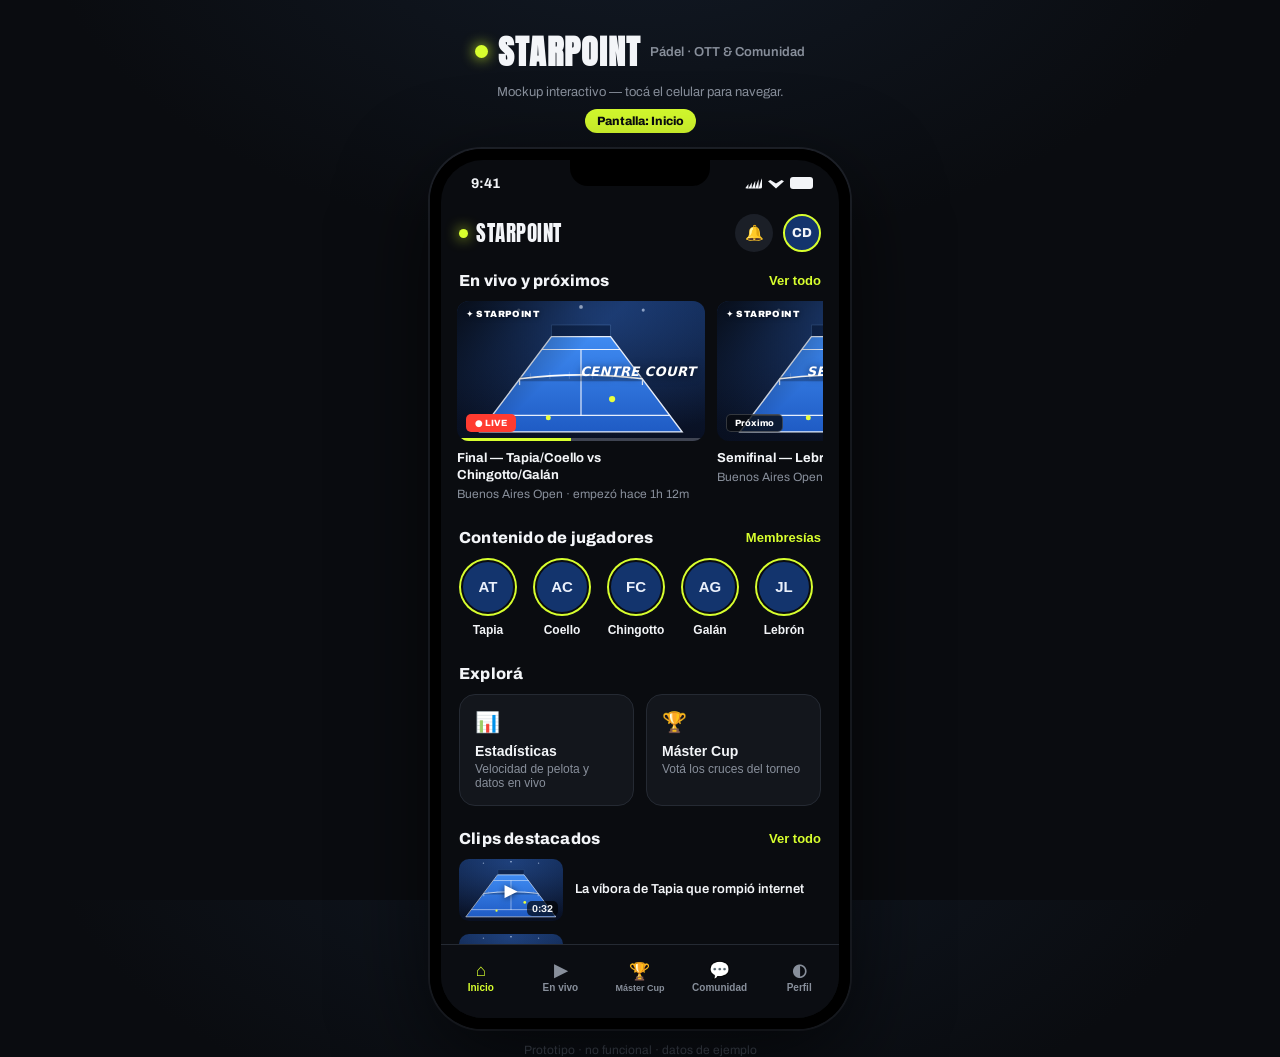
==== commit 933ffa9d: "Cancha de padel correcta (linea central completa) y Master Cup con parejas mezcladas (Galan/Coello, " ====
--- a/index.html
+++ b/index.html
@@ -286,23 +286,23 @@
 
               <p class="lbl-min">Cruce destacado · votá tu favorito</p>
               <div class="card vote-match" data-vote>
-                <button class="vote-opt"><span class="ava">AT</span><span class="vo-name">Tapia / Coello</span><span class="vo-bar"><i style="width:0%"></i></span><span class="vo-pct">—</span></button>
+                <button class="vote-opt"><span class="ava">GC</span><span class="vo-name">Galán / Coello</span><span class="vo-bar"><i style="width:0%"></i></span><span class="vo-pct">—</span></button>
                 <span class="vs">VS</span>
-                <button class="vote-opt"><span class="ava">JL</span><span class="vo-name">Lebrón / Stupaczuk</span><span class="vo-bar"><i style="width:0%"></i></span><span class="vo-pct">—</span></button>
+                <button class="vote-opt"><span class="ava">TS</span><span class="vo-name">Tapia / Jon Sanz</span><span class="vo-bar"><i style="width:0%"></i></span><span class="vo-pct">—</span></button>
               </div>
               <div class="card vote-match" data-vote>
-                <button class="vote-opt"><span class="ava">FC</span><span class="vo-name">Chingotto / Galán</span><span class="vo-bar"><i style="width:0%"></i></span><span class="vo-pct">—</span></button>
+                <button class="vote-opt"><span class="ava">CN</span><span class="vo-name">Chingotto / Coki Nieto</span><span class="vo-bar"><i style="width:0%"></i></span><span class="vo-pct">—</span></button>
                 <span class="vs">VS</span>
-                <button class="vote-opt"><span class="ava">PN</span><span class="vo-name">Paquito / Yanguas</span><span class="vo-bar"><i style="width:0%"></i></span><span class="vo-pct">—</span></button>
+                <button class="vote-opt"><span class="ava">LY</span><span class="vo-name">Lebrón / Yanguas</span><span class="vo-bar"><i style="width:0%"></i></span><span class="vo-pct">—</span></button>
               </div>
 
               <div class="mini-bracket card">
                 <h4>Tu cuadro</h4>
-                <div class="mb-row"><span class="mb-team on">Tapia/Coello</span><span class="mb-line"></span></div>
-                <div class="mb-row"><span class="mb-team">Lebrón/Stupaczuk</span></div>
+                <div class="mb-row"><span class="mb-team on">Galán/Coello</span><span class="mb-line"></span></div>
+                <div class="mb-row"><span class="mb-team">Tapia/Jon Sanz</span></div>
                 <div class="mb-row mb-final"><span class="mb-team">Final · 21 ENE</span></div>
-                <div class="mb-row"><span class="mb-team on">Chingotto/Galán</span><span class="mb-line"></span></div>
-                <div class="mb-row"><span class="mb-team">Paquito/Yanguas</span></div>
+                <div class="mb-row"><span class="mb-team on">Chingotto/Coki Nieto</span><span class="mb-line"></span></div>
+                <div class="mb-row"><span class="mb-team">Lebrón/Yanguas</span></div>
               </div>
               <div class="spacer"></div>
             </div>
